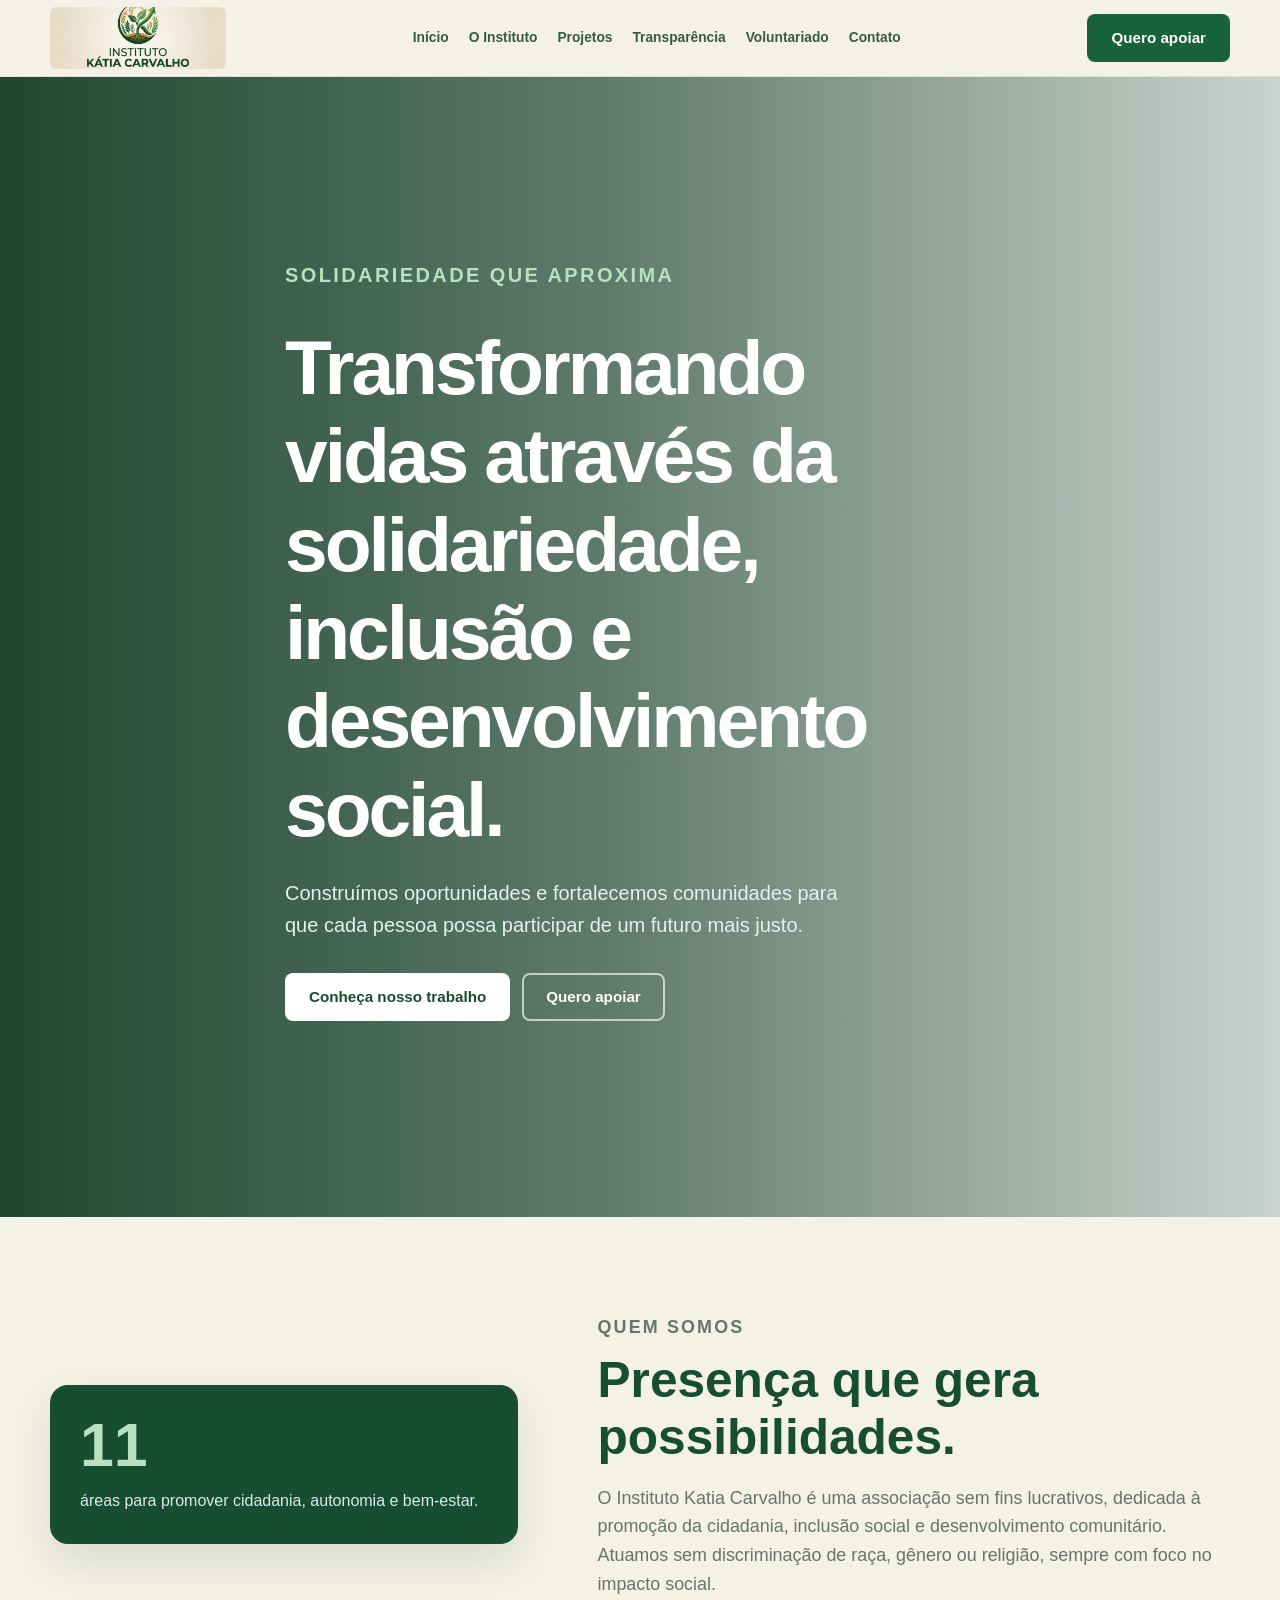
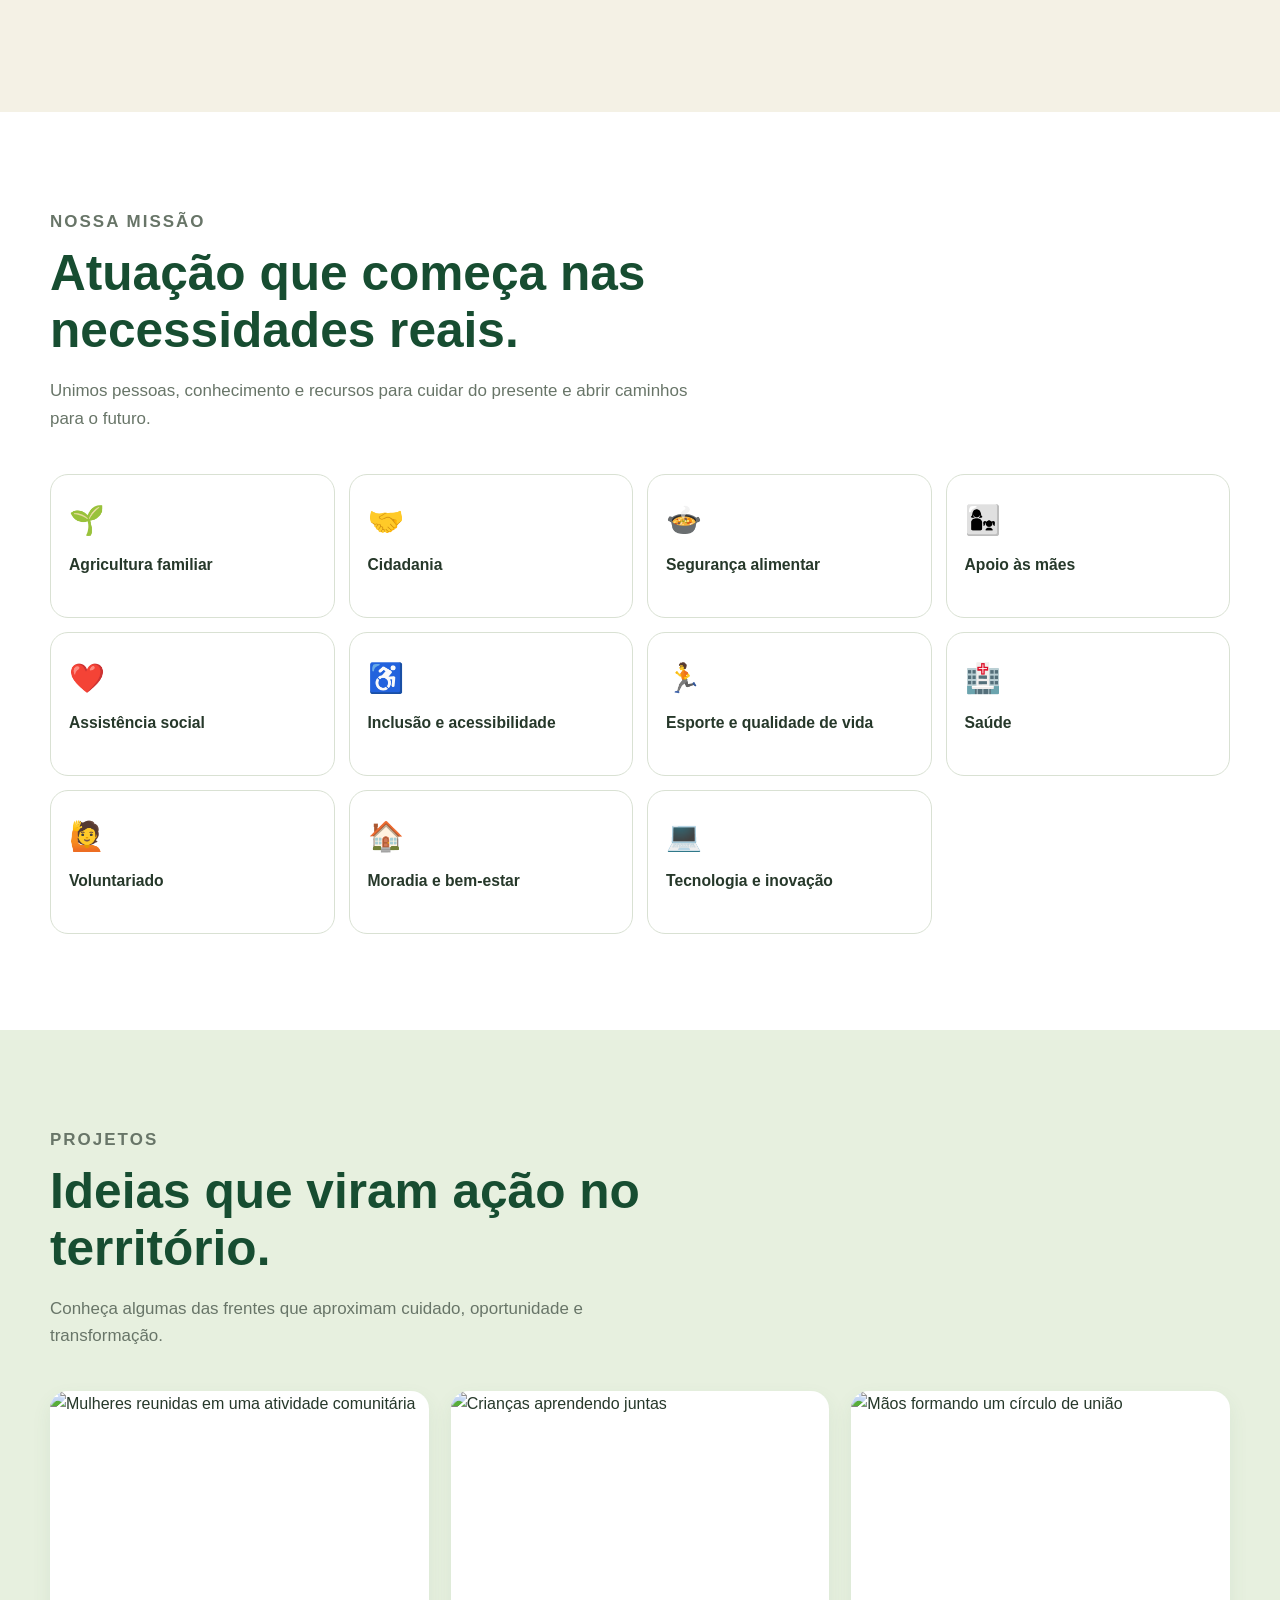
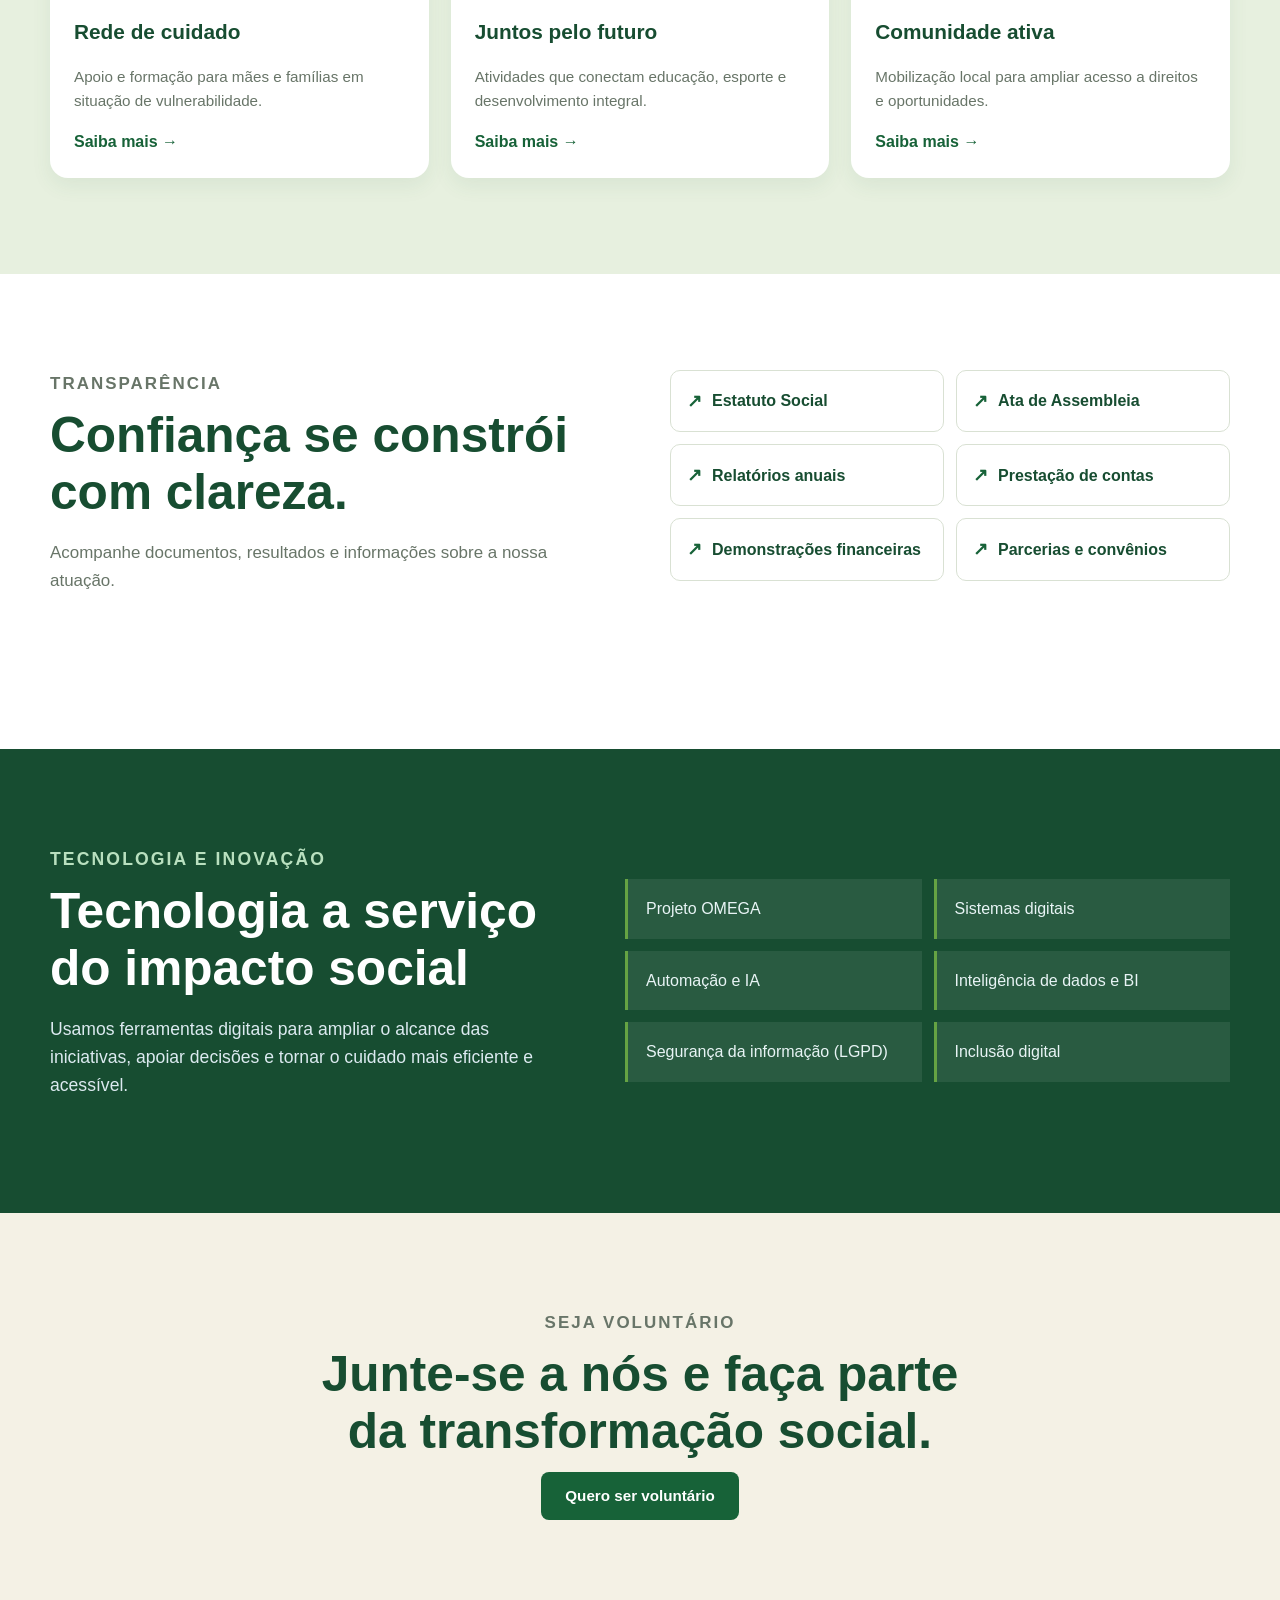
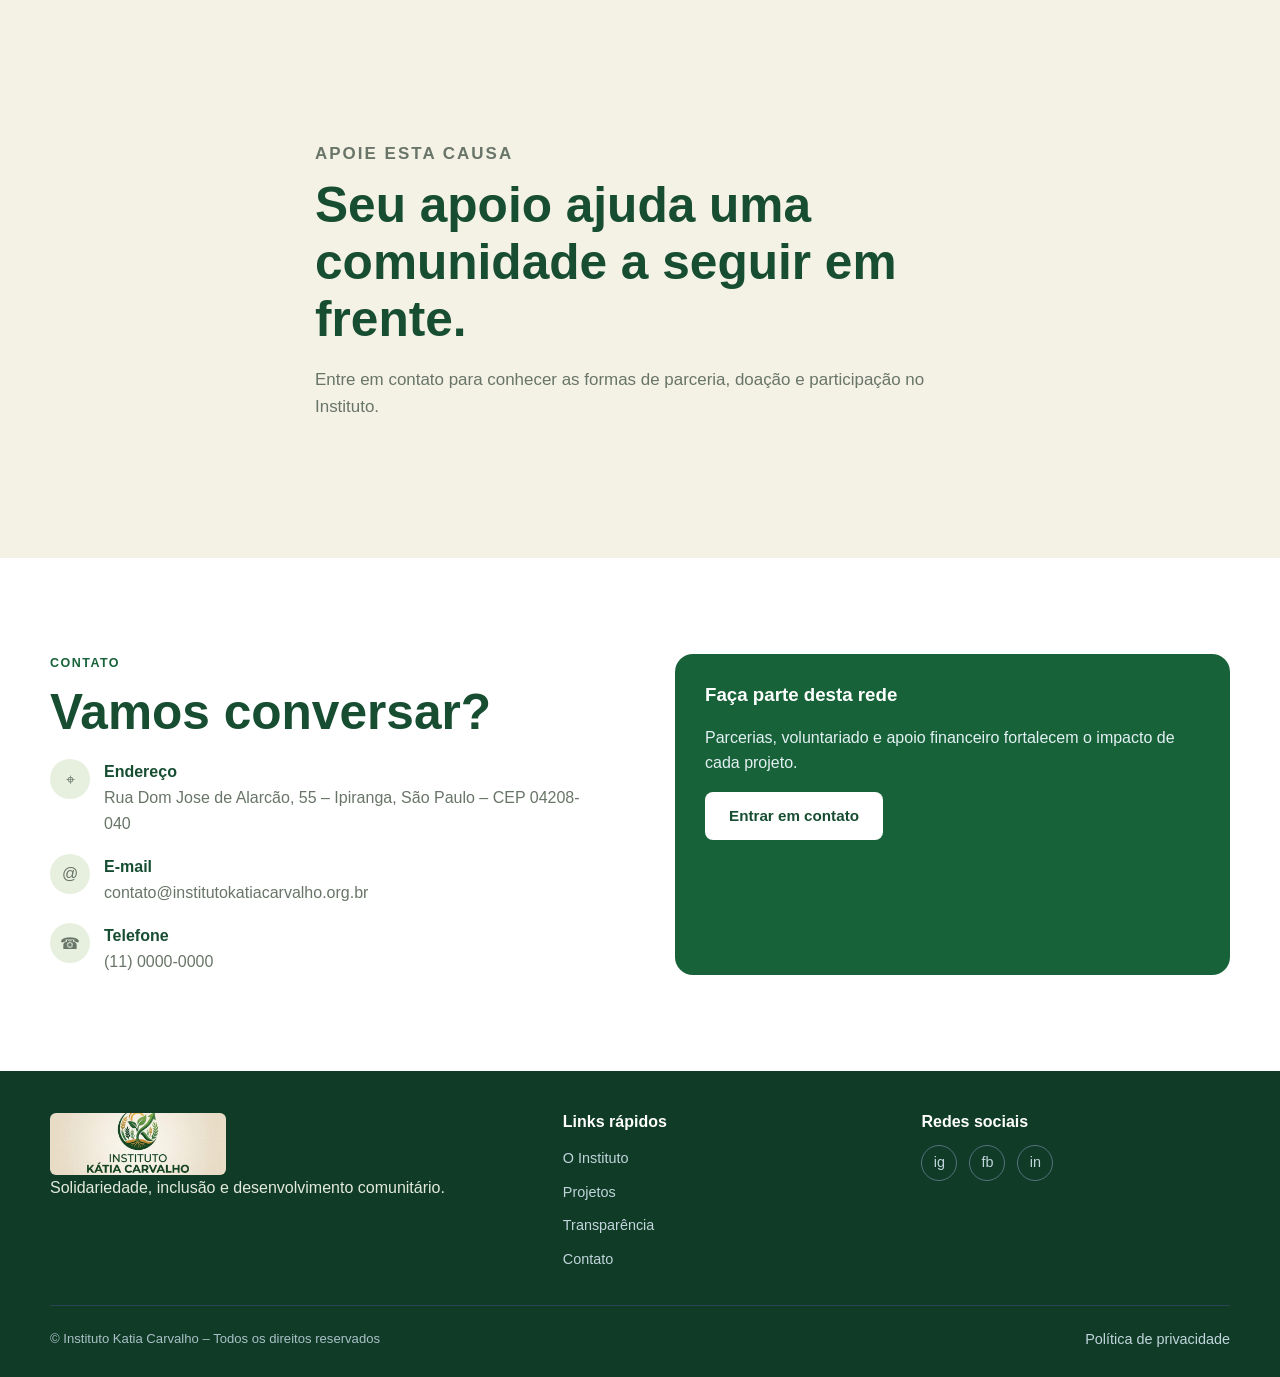
==== index.html @ fd488528 "Publica site institucional" ====
<!DOCTYPE html>
<html lang="pt-BR">
<head>
  <meta charset="UTF-8">
  <meta name="viewport" content="width=device-width, initial-scale=1.0">
  <meta name="description" content="Instituto Katia Carvalho: solidariedade, inclusão e desenvolvimento social.">
  <title>Instituto Katia Carvalho | Impacto que transforma</title>
  <link rel="stylesheet" href="style.css">
</head>
<body>
  <!-- Cabeçalho fixo com marca, navegação e chamada principal -->
  <header>
    <div class="container nav-wrap">
      <a class="brand" href="index.html" aria-label="Instituto Katia Carvalho, início">
        <img class="brand-logo" src="logo instituto katia carvalho.jpeg" alt="Instituto Katia Carvalho - Fomento ao Agro e Sustentabilidade">
      </a>
      <button class="menu-toggle" type="button" aria-label="Abrir menu" aria-expanded="false">☰</button>
      <nav aria-label="Navegação principal">
        <a href="index.html">Início</a>
        <a href="instituto.html">O Instituto</a>
        <a href="projetos.html">Projetos</a>
        <a href="transparencia.html">Transparência</a>
        <a href="voluntariado.html">Voluntariado</a>
        <a href="contato.html">Contato</a>
      </nav>
      <a class="button button-primary" href="contato.html">Quero apoiar</a>
    </div>
  </header>

  <main>
    <!-- Hero com imagem de fundo e mensagens principais -->
    <section class="hero" id="inicio">
      <div class="container hero-content">
        <p class="eyebrow">Solidariedade que aproxima</p>
        <h1>Transformando vidas através da solidariedade, inclusão e desenvolvimento social.</h1>
        <p>Construímos oportunidades e fortalecemos comunidades para que cada pessoa possa participar de um futuro mais justo.</p>
        <div class="hero-actions">
          <a class="button button-light" href="projetos.html">Conheça nosso trabalho</a>
          <a class="button button-outline" href="contato.html">Quero apoiar</a>
        </div>
      </div>
    </section>

    <!-- Apresentação institucional -->
    <section class="about" id="instituto">
      <div class="container about-grid">
        <div class="about-stat"><strong>11</strong><p>áreas para promover cidadania, autonomia e bem-estar.</p></div>
        <div class="about-copy">
          <p class="eyebrow">Quem somos</p>
          <h2>Presença que gera possibilidades.</h2>
          <p>O Instituto Katia Carvalho é uma associação sem fins lucrativos, dedicada à promoção da cidadania, inclusão social e desenvolvimento comunitário. Atuamos sem discriminação de raça, gênero ou religião, sempre com foco no impacto social.</p>
        </div>
      </div>
    </section>

    <!-- Áreas de atuação em cards -->
    <section id="atuacao">
      <div class="container">
        <div class="section-heading"><p class="eyebrow">Nossa missão</p><h2>Atuação que começa nas necessidades reais.</h2><p>Unimos pessoas, conhecimento e recursos para cuidar do presente e abrir caminhos para o futuro.</p></div>
        <div class="areas-grid">
          <article class="area-card"><span class="area-icon">🌱</span><h3>Agricultura familiar</h3></article>
          <article class="area-card"><span class="area-icon">🤝</span><h3>Cidadania</h3></article>
          <article class="area-card"><span class="area-icon">🍲</span><h3>Segurança alimentar</h3></article>
          <article class="area-card"><span class="area-icon">👩‍👧</span><h3>Apoio às mães</h3></article>
          <article class="area-card"><span class="area-icon">❤️</span><h3>Assistência social</h3></article>
          <article class="area-card"><span class="area-icon">♿</span><h3>Inclusão e acessibilidade</h3></article>
          <article class="area-card"><span class="area-icon">🏃</span><h3>Esporte e qualidade de vida</h3></article>
          <article class="area-card"><span class="area-icon">🏥</span><h3>Saúde</h3></article>
          <article class="area-card"><span class="area-icon">🙋</span><h3>Voluntariado</h3></article>
          <article class="area-card"><span class="area-icon">🏠</span><h3>Moradia e bem-estar</h3></article>
          <article class="area-card"><span class="area-icon">💻</span><h3>Tecnologia e inovação</h3></article>
        </div>
      </div>
    </section>

    <!-- Projetos em destaque -->
    <section class="projects" id="projetos">
      <div class="container">
        <div class="section-heading"><p class="eyebrow">Projetos</p><h2>Ideias que viram ação no território.</h2><p>Conheça algumas das frentes que aproximam cuidado, oportunidade e transformação.</p></div>
        <div class="projects-grid">
          <article class="project-card"><img src="https://images.unsplash.com/photo-1594708767771-a7502209ff51?auto=format&fit=crop&w=900&q=80" alt="Mulheres reunidas em uma atividade comunitária"><div class="project-content"><h3>Rede de cuidado</h3><p>Apoio e formação para mães e famílias em situação de vulnerabilidade.</p><a href="#contato">Saiba mais →</a></div></article>
          <article class="project-card"><img src="https://images.unsplash.com/photo-1509099836639-18ba1795216d?auto=format&fit=crop&w=900&q=80" alt="Crianças aprendendo juntas"><div class="project-content"><h3>Juntos pelo futuro</h3><p>Atividades que conectam educação, esporte e desenvolvimento integral.</p><a href="#contato">Saiba mais →</a></div></article>
          <article class="project-card"><img src="https://images.unsplash.com/photo-1559027615-cd4628902d4a?auto=format&fit=crop&w=900&q=80" alt="Mãos formando um círculo de união"><div class="project-content"><h3>Comunidade ativa</h3><p>Mobilização local para ampliar acesso a direitos e oportunidades.</p><a href="#contato">Saiba mais →</a></div></article>
        </div>
      </div>
    </section>

    <!-- Documentos e compromissos públicos -->
    <section id="transparencia">
      <div class="container transparency-grid">
        <div class="section-heading"><p class="eyebrow">Transparência</p><h2>Confiança se constrói com clareza.</h2><p>Acompanhe documentos, resultados e informações sobre a nossa atuação.</p></div>
        <div class="document-list">
          <a href="#contato">Estatuto Social</a><a href="#contato">Ata de Assembleia</a><a href="#contato">Relatórios anuais</a><a href="#contato">Prestação de contas</a><a href="#contato">Demonstrações financeiras</a><a href="#contato">Parcerias e convênios</a>
        </div>
      </div>
    </section>

    <!-- Tecnologia e inovação -->
    <section class="tech" id="tecnologia">
      <div class="container tech-grid">
        <div><p class="eyebrow">Tecnologia e inovação</p><h2>Tecnologia a serviço do impacto social</h2><p>Usamos ferramentas digitais para ampliar o alcance das iniciativas, apoiar decisões e tornar o cuidado mais eficiente e acessível.</p></div>
        <ul class="tech-list"><li>Projeto OMEGA</li><li>Sistemas digitais</li><li>Automação e IA</li><li>Inteligência de dados e BI</li><li>Segurança da informação (LGPD)</li><li>Inclusão digital</li></ul>
      </div>
    </section>

    <!-- Convite ao voluntariado e apoio -->
    <section class="volunteer" id="voluntariado">
      <div class="container section-heading"><p class="eyebrow">Seja voluntário</p><h2>Junte-se a nós e faça parte da transformação social.</h2><a class="button button-primary" href="#contato">Quero ser voluntário</a></div>
    </section>
    <section id="apoie" class="about">
      <div class="container section-heading"><p class="eyebrow">Apoie esta causa</p><h2>Seu apoio ajuda uma comunidade a seguir em frente.</h2><p>Entre em contato para conhecer as formas de parceria, doação e participação no Instituto.</p></div>
    </section>

    <!-- Informações de contato -->
    <section id="contato">
      <div class="container contact-grid">
        <div><p class="eyebrow">Contato</p><h2>Vamos conversar?</h2><div class="contact-details"><div class="contact-item"><span class="contact-icon">⌖</span><div><b>Endereço</b><span>Rua Dom Jose de Alarcão, 55 – Ipiranga, São Paulo – CEP 04208-040</span></div></div><div class="contact-item"><span class="contact-icon">@</span><div><b>E-mail</b><span>contato@institutokatiacarvalho.org.br</span></div></div><div class="contact-item"><span class="contact-icon">☎</span><div><b>Telefone</b><span>(11) 0000-0000</span></div></div></div></div>
        <div class="contact-note"><h3>Faça parte desta rede</h3><p>Parcerias, voluntariado e apoio financeiro fortalecem o impacto de cada projeto.</p><a class="button button-light" href="mailto:contato@institutokatiacarvalho.org.br">Entrar em contato</a></div>
      </div>
    </section>
  </main>

  <!-- Rodapé com links rápidos, redes e política -->
  <footer>
    <div class="container footer-grid">
      <div><a class="brand" href="#inicio"><img class="brand-logo" src="logo instituto katia carvalho.jpeg" alt="Instituto Katia Carvalho - Fomento ao Agro e Sustentabilidade"></a><p>Solidariedade, inclusão e desenvolvimento comunitário.</p></div>
      <div><h3>Links rápidos</h3><ul><li><a href="instituto.html">O Instituto</a></li><li><a href="projetos.html">Projetos</a></li><li><a href="transparencia.html">Transparência</a></li><li><a href="contato.html">Contato</a></li></ul></div>
      <div><h3>Redes sociais</h3><div class="socials"><a href="#contato" aria-label="Instagram">ig</a><a href="#contato" aria-label="Facebook">fb</a><a href="#contato" aria-label="LinkedIn">in</a></div></div>
    </div>
    <div class="container copyright"><span>© Instituto Katia Carvalho – Todos os direitos reservados</span><a href="#contato">Política de privacidade</a></div>
  </footer>

  <!-- Interação mínima para o menu em telas pequenas -->
  <script>
    const menuButton = document.querySelector('.menu-toggle');
    const navigation = document.querySelector('nav');
    menuButton.addEventListener('click', () => {
      const isOpen = navigation.classList.toggle('open');
      menuButton.setAttribute('aria-expanded', isOpen);
      menuButton.setAttribute('aria-label', isOpen ? 'Fechar menu' : 'Abrir menu');
    });
    navigation.querySelectorAll('a').forEach((link) => link.addEventListener('click', () => {
      navigation.classList.remove('open');
      menuButton.setAttribute('aria-expanded', 'false');
      menuButton.setAttribute('aria-label', 'Abrir menu');
    }));
  </script>
</body>
</html>
---- style.css ----
/* ==================== Base e variáveis ==================== */
:root {
  --navy: #174d31;
  --blue: #c6942d;
  --blue-soft: #f4f1e5;
  --green: #65a343;
  --green-dark: #176238;
  --mint: #e7f0df;
  --ink: #26382a;
  --muted: #687568;
  --white: #ffffff;
  --line: #d9e1d3;
  --shadow: 0 18px 40px rgba(23, 77, 49, 0.12);
  --radius: 18px;
  --max-width: 1180px;
}

* { box-sizing: border-box; }
html { scroll-behavior: smooth; }
body {
  margin: 0;
  color: var(--ink);
  background: var(--white);
  font-family: Arial, sans-serif;
  line-height: 1.6;
}
img { display: block; max-width: 100%; }
a { color: inherit; text-decoration: none; }
a:focus-visible, button:focus-visible {
  outline: 3px solid #f1bd4b;
  outline-offset: 3px;
}
.container { width: min(var(--max-width), calc(100% - 40px)); margin: 0 auto; }

/* ==================== Componentes reutilizáveis ==================== */
.eyebrow {
  margin: 0 0 10px;
  color: var(--green-dark);
  font-size: .78rem;
  font-weight: 700;
  letter-spacing: .12em;
  text-transform: uppercase;
}
h1, h2, h3, p { margin-top: 0; }
h1, h2, h3 { line-height: 1.15; }
h2 { color: var(--navy); font-size: clamp(2rem, 4vw, 3.1rem); margin-bottom: 18px; }
.section-heading { max-width: 650px; margin-bottom: 42px; }
.section-heading p { color: var(--muted); font-size: 1.06rem; }
.button {
  display: inline-flex;
  align-items: center;
  justify-content: center;
  min-height: 48px;
  padding: 0 22px;
  border: 2px solid transparent;
  border-radius: 8px;
  font-size: .95rem;
  font-weight: 700;
  transition: transform .2s ease, background-color .2s ease, border-color .2s ease;
}
.button:hover { transform: translateY(-2px); }
.button-primary { color: var(--white); background: var(--green-dark); }
.button-primary:hover { background: #104b2a; }
.button-light { color: var(--navy); background: var(--white); }
.button-outline { color: var(--white); border-color: rgba(255,255,255,.65); }
.button-outline:hover { background: rgba(255,255,255,.12); }

/* ==================== Header e navegação ==================== */
header {
  position: sticky;
  z-index: 10;
  top: 0;
  color: var(--navy);
  background: rgba(244,241,229,.96);
  border-bottom: 1px solid rgba(217,225,211,.9);
  backdrop-filter: blur(10px);
}
.nav-wrap { display: flex; align-items: center; justify-content: space-between; min-height: 76px; gap: 24px; }
.brand { display: flex; align-items: center; gap: 10px; font-weight: 800; white-space: nowrap; }
.brand-logo { width: 176px; height: 62px; object-fit: cover; object-position: center; border-radius: 6px; }
.brand-mark {
  display: grid;
  width: 40px;
  height: 40px;
  place-items: center;
  color: var(--white);
  background: var(--blue);
  border-radius: 50% 50% 50% 10px;
  font-size: .8rem;
  letter-spacing: -.04em;
}
.brand small { display: block; color: var(--green-dark); font-size: .66rem; letter-spacing: .1em; text-transform: uppercase; }
nav { display: flex; align-items: center; gap: 20px; }
nav a { color: #365c42; font-size: .86rem; font-weight: 700; }
nav a:hover { color: var(--blue); }
.menu-toggle { display: none; padding: 8px; color: var(--navy); background: transparent; border: 0; font-size: 1.5rem; cursor: pointer; }

/* ==================== Hero ==================== */
.hero {
  min-height: 610px;
  display: flex;
  align-items: center;
  color: var(--white);
  background: linear-gradient(90deg, rgba(13,55,32,.92) 0%, rgba(13,55,32,.66) 48%, rgba(13,55,32,.22) 100%), url('https://images.unsplash.com/photo-1488521787991-ed7bbaae773c?auto=format&fit=crop&w=1800&q=85') center/cover;
}
.hero-content { max-width: 710px; padding: 86px 0 100px; }
.hero .eyebrow { color: #b9e0bf; }
h1 { max-width: 700px; margin-bottom: 24px; font-size: clamp(2.8rem, 6vw, 5.25rem); letter-spacing: -.04em; }
.hero p { max-width: 590px; margin-bottom: 32px; color: #e4f0f3; font-size: clamp(1.05rem, 2vw, 1.25rem); }
.hero-actions { display: flex; flex-wrap: wrap; gap: 12px; }

/* ==================== Seções de conteúdo ==================== */
section { padding: 96px 0; }
.about { background: var(--blue-soft); }
.about-grid { display: grid; grid-template-columns: .85fr 1.15fr; align-items: center; gap: 80px; }
.about-stat { padding: 30px; color: var(--white); background: var(--navy); border-radius: var(--radius); box-shadow: var(--shadow); }
.about-stat strong { display: block; color: #b9e0bf; font-size: 3.8rem; line-height: 1; }
.about-stat p { margin: 12px 0 0; color: #dceaf0; }
.about-copy p { color: var(--muted); font-size: 1.12rem; }

.areas-grid { display: grid; grid-template-columns: repeat(4, 1fr); gap: 14px; }
.area-card { min-height: 144px; padding: 22px 18px; border: 1px solid var(--line); border-radius: var(--radius); background: var(--white); transition: transform .2s ease, box-shadow .2s ease; }
.area-card:hover { transform: translateY(-4px); box-shadow: var(--shadow); }
.area-icon { display: block; margin-bottom: 13px; font-size: 1.8rem; }
.area-card h3 { margin-bottom: 0; font-size: .98rem; }

.projects { background: var(--mint); }
.projects-grid { display: grid; grid-template-columns: repeat(3, 1fr); gap: 22px; }
.project-card { overflow: hidden; background: var(--white); border-radius: var(--radius); box-shadow: 0 8px 20px rgba(49,121,77,.08); }
.project-card img { width: 100%; height: 205px; object-fit: cover; }
.project-content { padding: 24px; }
.project-content h3 { color: var(--navy); font-size: 1.3rem; }
.project-content p { color: var(--muted); font-size: .95rem; }
.project-content a { color: var(--green-dark); font-weight: 700; }

.transparency-grid { display: grid; grid-template-columns: 1fr 1fr; gap: 60px; align-items: start; }
.document-list { display: grid; grid-template-columns: 1fr 1fr; gap: 12px; }
.document-list a { display: flex; align-items: center; gap: 10px; padding: 16px; color: var(--navy); border: 1px solid var(--line); border-radius: 10px; font-weight: 700; }
.document-list a::before { content: '↗'; color: var(--green-dark); font-size: 1.1rem; }
.document-list a:hover { border-color: var(--green); background: var(--mint); }

.tech { color: var(--white); background: var(--navy); }
.tech h2, .tech .eyebrow { color: var(--white); }
.tech .eyebrow { color: #b9e0bf; }
.tech-grid { display: grid; grid-template-columns: .9fr 1.1fr; gap: 80px; align-items: center; }
.tech p { color: #dceaf0; font-size: 1.1rem; }
.tech-list { display: grid; grid-template-columns: 1fr 1fr; gap: 12px; margin: 0; padding: 0; list-style: none; }
.tech-list li { padding: 17px 18px; color: #e8f4f5; border-left: 3px solid var(--green); background: rgba(255,255,255,.08); }

.volunteer { text-align: center; background: var(--blue-soft); }
.volunteer .section-heading { max-width: 680px; margin: 0 auto 28px; }
.volunteer h2 { margin-bottom: 12px; }

.contact-grid { display: grid; grid-template-columns: 1fr 1fr; gap: 70px; }
.contact-details { display: grid; gap: 18px; }
.contact-item { display: flex; gap: 14px; align-items: flex-start; }
.contact-item b { display: block; color: var(--navy); }
.contact-item span { color: var(--muted); }
.contact-icon { flex: 0 0 40px; display: grid; width: 40px; height: 40px; place-items: center; color: var(--green-dark); background: var(--mint); border-radius: 50%; }
.contact-note { padding: 30px; color: var(--white); background: var(--green-dark); border-radius: var(--radius); }
.contact-note p { color: #e3f0f4; }

/* ==================== Rodapé ==================== */
footer { padding: 42px 0 26px; color: #e3eadc; background: #103b26; }
.footer-grid { display: grid; grid-template-columns: 1.5fr 1fr 1fr; gap: 50px; padding-bottom: 34px; }
footer .brand { color: var(--white); }
footer h3 { margin-bottom: 14px; color: var(--white); font-size: 1rem; }
footer ul { display: grid; gap: 8px; margin: 0; padding: 0; list-style: none; }
footer a { color: #c0d5dc; font-size: .9rem; }
footer a:hover { color: var(--white); }
.socials { display: flex; gap: 12px; }
.socials a { display: grid; width: 36px; height: 36px; place-items: center; border: 1px solid #557382; border-radius: 50%; }
.copyright { display: flex; justify-content: space-between; gap: 18px; padding-top: 22px; border-top: 1px solid #294555; color: #a9c0c8; font-size: .82rem; }

/* ==================== Responsividade ==================== */
@media (max-width: 960px) {
  nav { gap: 12px; }
  nav a { font-size: .78rem; }
  .areas-grid { grid-template-columns: repeat(3, 1fr); }
  .about-grid, .tech-grid { gap: 40px; }
}
@media (max-width: 760px) {
  .container { width: min(var(--max-width), calc(100% - 28px)); }
  .nav-wrap { min-height: 68px; }
  .menu-toggle { display: block; }
  nav { position: absolute; top: 68px; right: 14px; left: 14px; display: none; padding: 18px; flex-direction: column; align-items: stretch; background: var(--blue-soft); border: 1px solid var(--line); border-radius: 12px; box-shadow: var(--shadow); }
  nav.open { display: flex; }
  nav a { padding: 8px; }
  header .button { display: none; }
  section { padding: 68px 0; }
  .hero { min-height: 600px; }
  .hero-content { padding: 70px 0; }
  .about-grid, .tech-grid, .transparency-grid, .contact-grid { grid-template-columns: 1fr; gap: 34px; }
  .areas-grid, .projects-grid { grid-template-columns: repeat(2, 1fr); }
  .document-list, .tech-list { grid-template-columns: 1fr; }
  .footer-grid { grid-template-columns: 1fr 1fr; gap: 32px; }
  .footer-grid > :first-child { grid-column: 1 / -1; }
  .copyright { flex-direction: column; }
}
@media (max-width: 440px) {
  h1 { font-size: 2.75rem; }
  .areas-grid, .projects-grid { grid-template-columns: 1fr; }
  .hero-actions .button { width: 100%; }
  .footer-grid { grid-template-columns: 1fr; }
  .footer-grid > :first-child { grid-column: auto; }
}

/* ==================== Páginas internas ==================== */
.page-hero { padding: 92px 0 86px; color: var(--white); background: var(--navy); }
.page-hero h1 { max-width: 760px; margin-bottom: 16px; font-size: clamp(2.6rem, 5vw, 4.6rem); }
.page-hero p { max-width: 650px; margin: 0; color: #dceaf0; font-size: 1.1rem; }
.breadcrumb { margin-bottom: 22px; color: #b9e0bf; font-size: .82rem; font-weight: 700; }
.content-grid { display: grid; grid-template-columns: 1.1fr .9fr; gap: 70px; align-items: start; }
.content-copy p { color: var(--muted); font-size: 1.08rem; }
.info-panel { padding: 30px; background: var(--mint); border-left: 4px solid var(--green-dark); }
.info-panel h2, .info-panel h3 { margin-top: 0; font-size: 1.45rem; }
.check-list { display: grid; gap: 12px; margin: 0; padding: 0; list-style: none; }
.check-list li { padding-left: 28px; color: var(--muted); position: relative; }
.check-list li::before { content: '✓'; position: absolute; left: 0; color: var(--green-dark); font-weight: 700; }
.page-section-title { margin-bottom: 34px; }
.page-section-title h2 { margin-bottom: 8px; font-size: clamp(1.8rem, 3vw, 2.5rem); }
.page-section-title p { margin: 0; color: var(--muted); }
.project-card.featured { display: grid; grid-template-columns: .9fr 1.1fr; }
.project-card.featured img { height: 100%; min-height: 250px; }
.project-list { display: grid; gap: 24px; }
.document-list.single-column { grid-template-columns: 1fr; }
.document-list a small { display: block; margin-left: auto; color: var(--muted); font-weight: 400; }
.volunteer-callout { color: var(--white); background: var(--green-dark); }
.volunteer-callout h2 { color: var(--white); }
.volunteer-callout p { color: #e4f0e3; }
.contact-form { display: grid; gap: 16px; padding: 30px; border: 1px solid var(--line); border-radius: var(--radius); }
.contact-form label { display: grid; gap: 6px; color: var(--navy); font-weight: 700; }
.contact-form input, .contact-form textarea, .contact-form select { width: 100%; padding: 13px 14px; color: var(--ink); border: 1px solid var(--line); border-radius: 8px; background: var(--white); font: inherit; }
.contact-form textarea { min-height: 130px; resize: vertical; }
.contact-form .button { justify-self: start; cursor: pointer; }
.form-note { margin: 0; color: var(--muted); font-size: .82rem; font-weight: 400; }
.numbers-grid { display: grid; grid-template-columns: repeat(3, 1fr); gap: 14px; }
.number-card { padding: 24px; border: 1px solid var(--line); border-radius: var(--radius); }
.number-card strong { display: block; color: var(--green-dark); font-size: 2.3rem; }
.number-card span { color: var(--muted); font-size: .9rem; }

@media (max-width: 760px) {
  .page-hero { padding: 68px 0; }
  .content-grid, .project-card.featured { grid-template-columns: 1fr; gap: 34px; }
  .project-card.featured img { height: 220px; min-height: 0; }
  .numbers-grid { grid-template-columns: 1fr; }
}
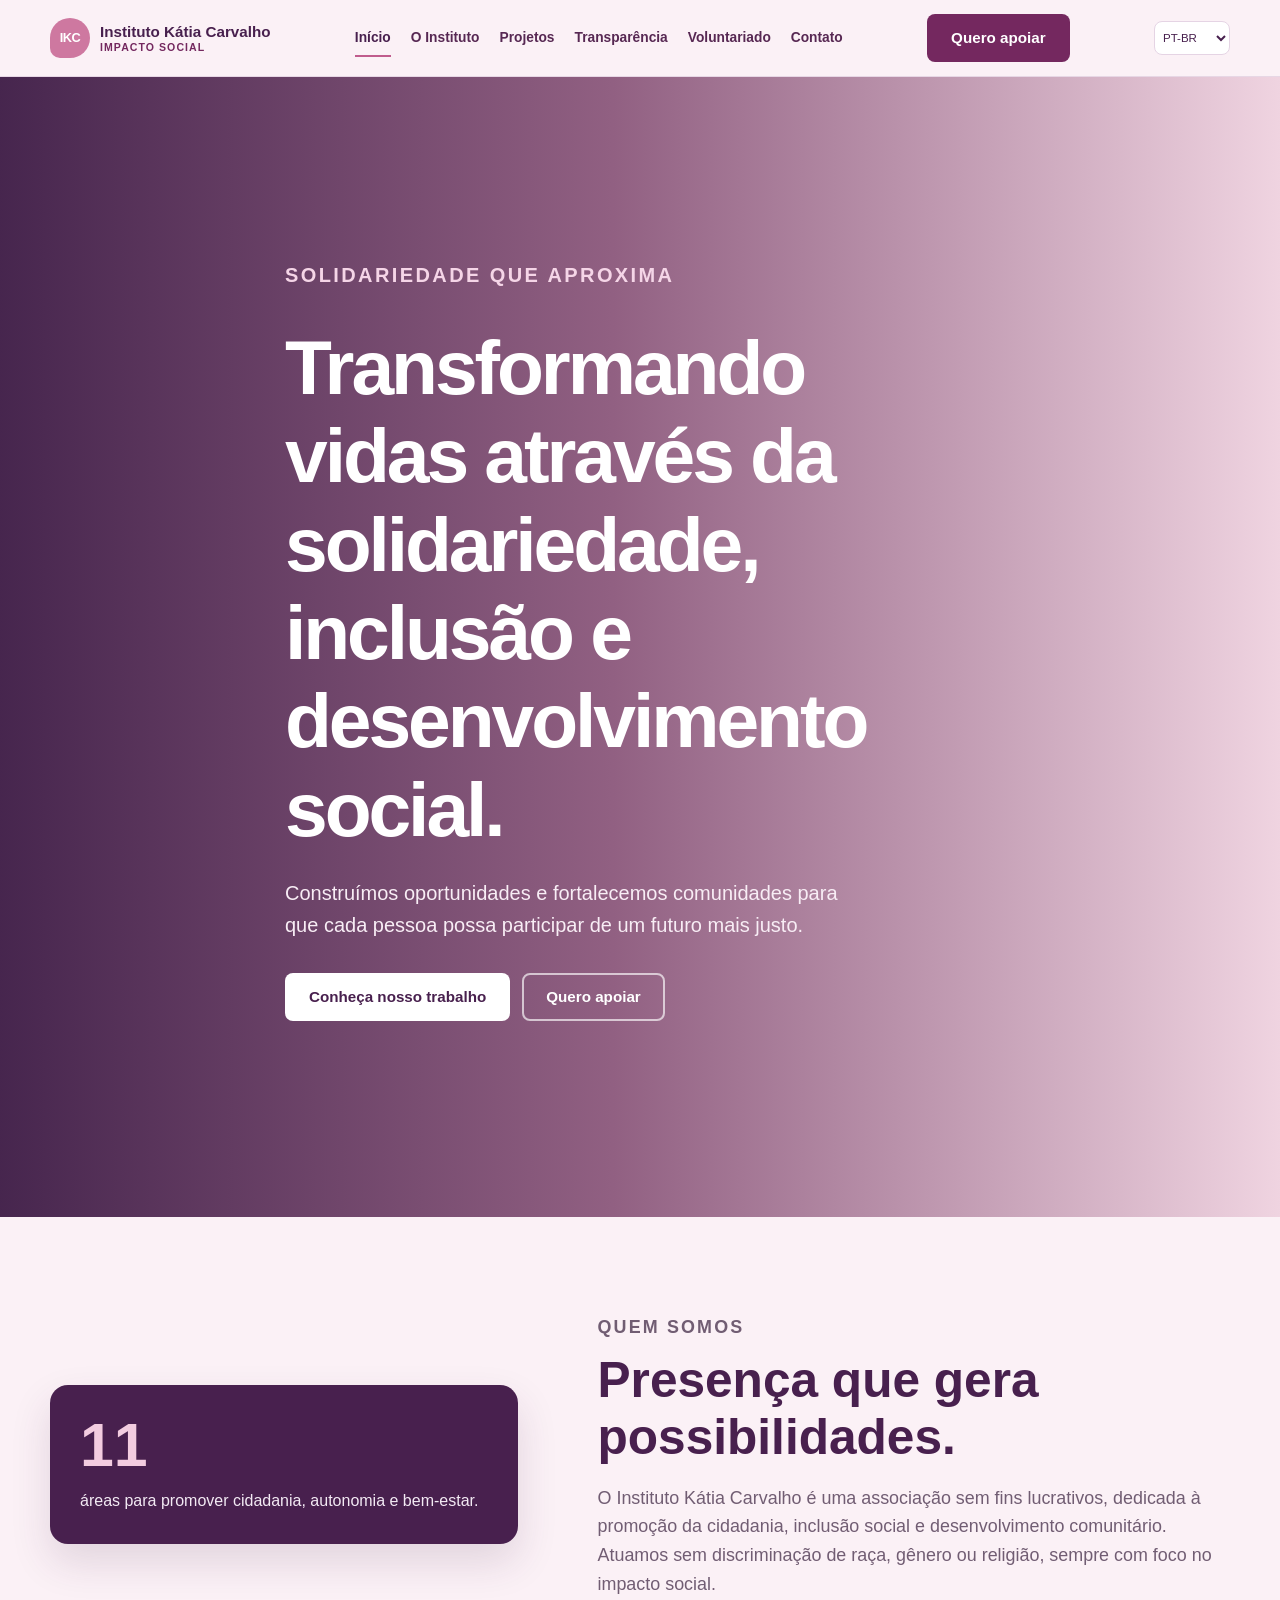
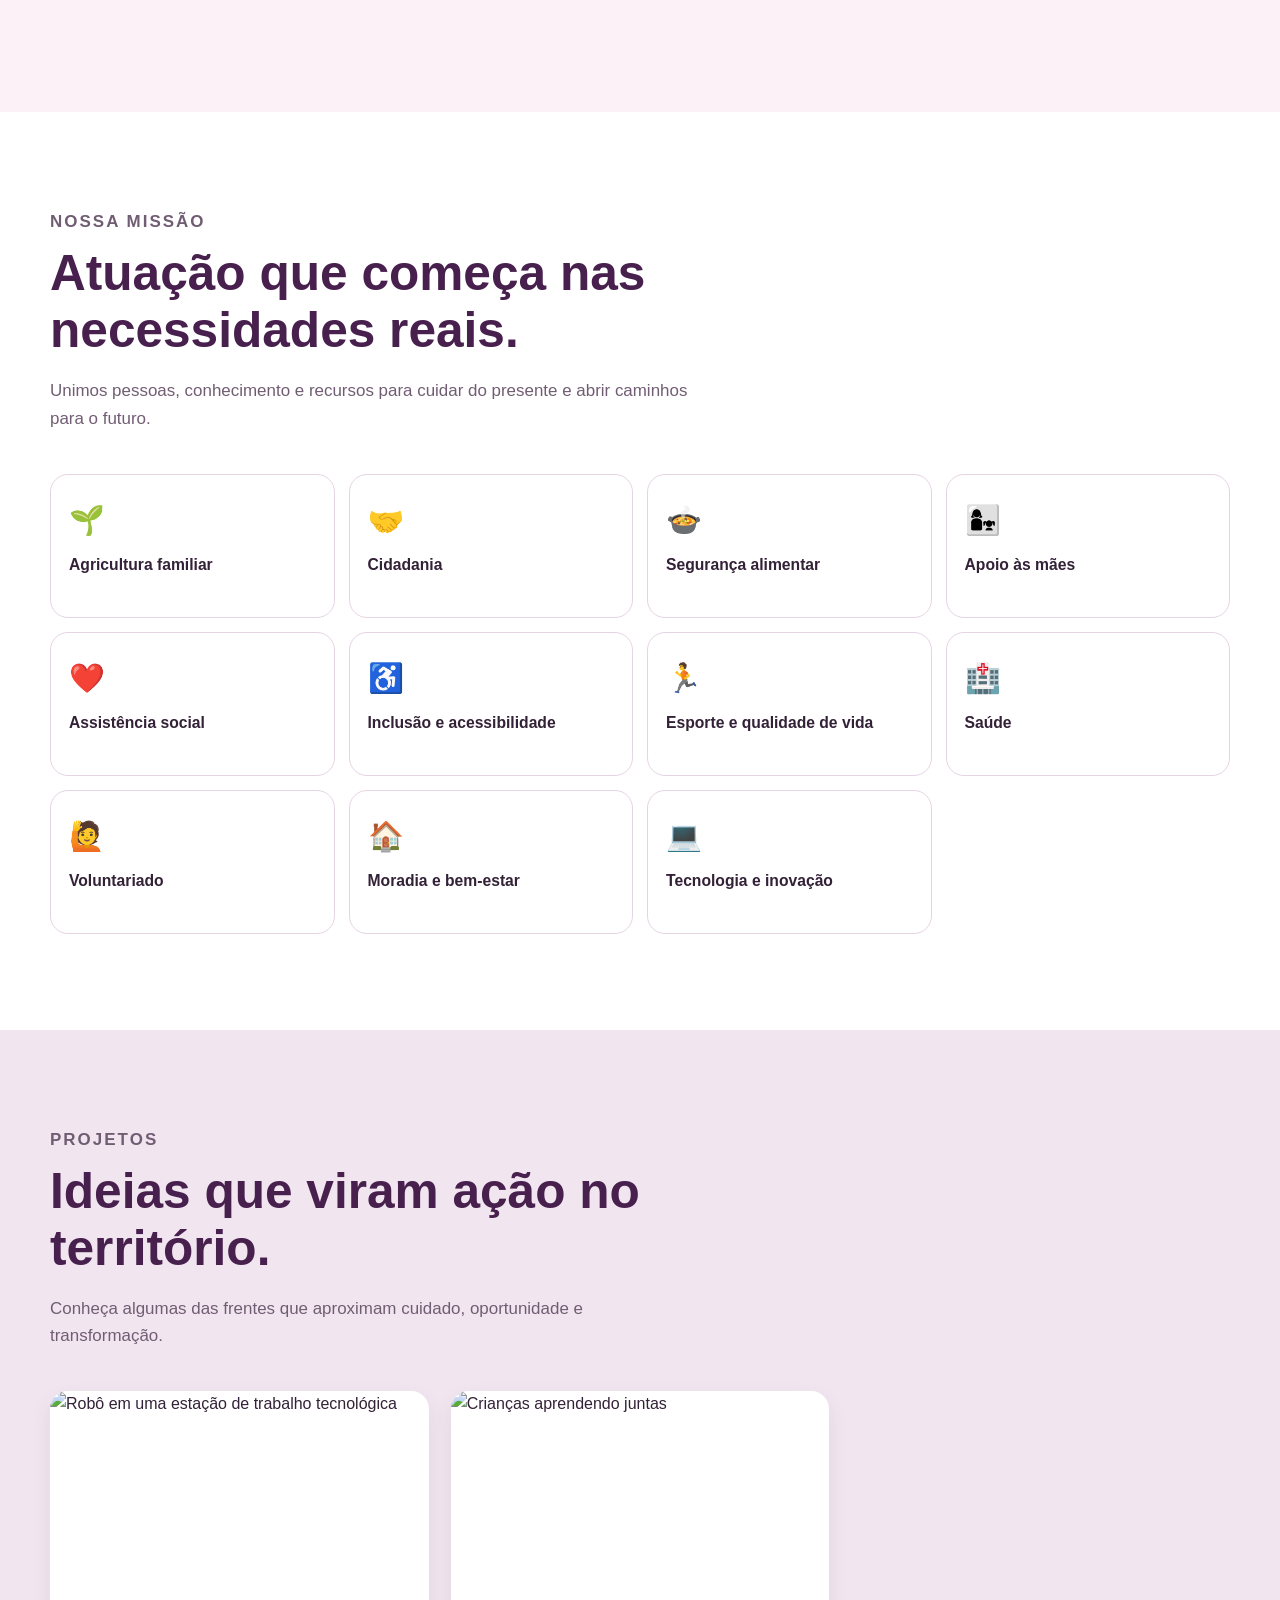
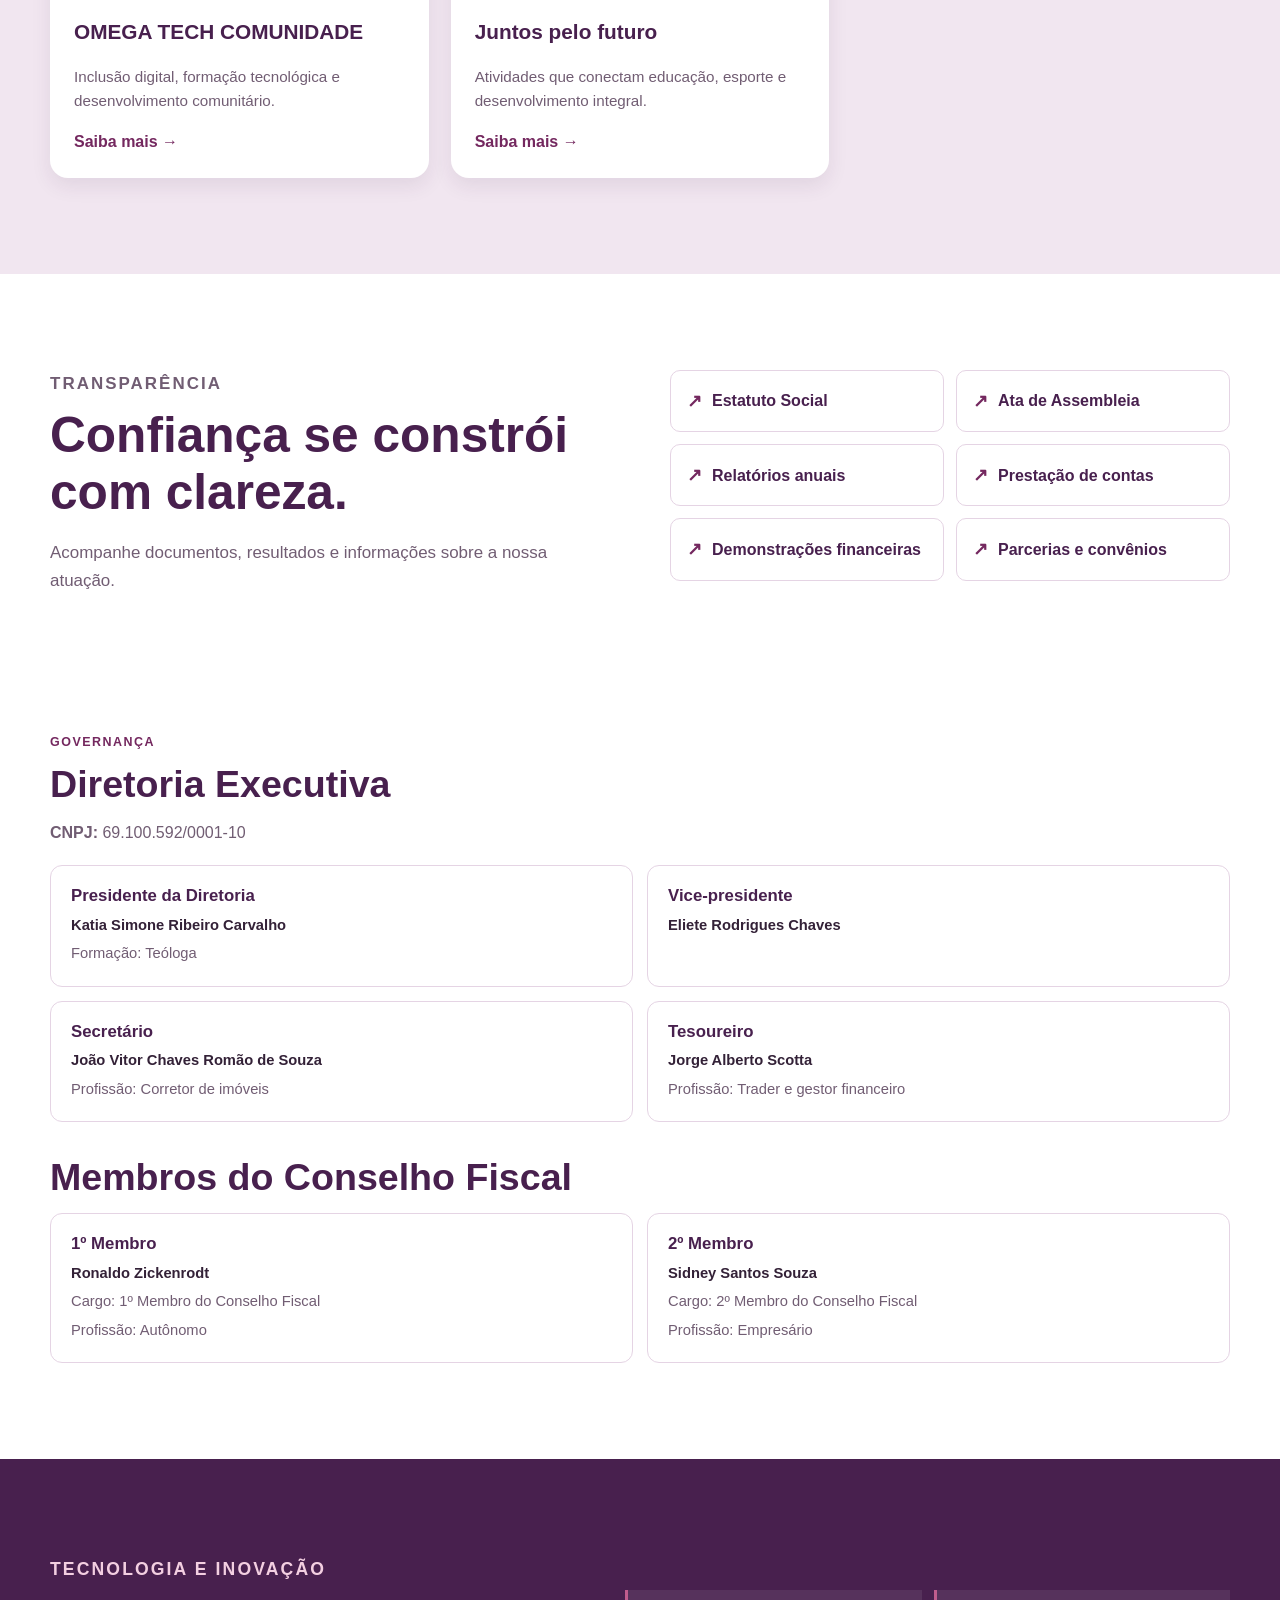
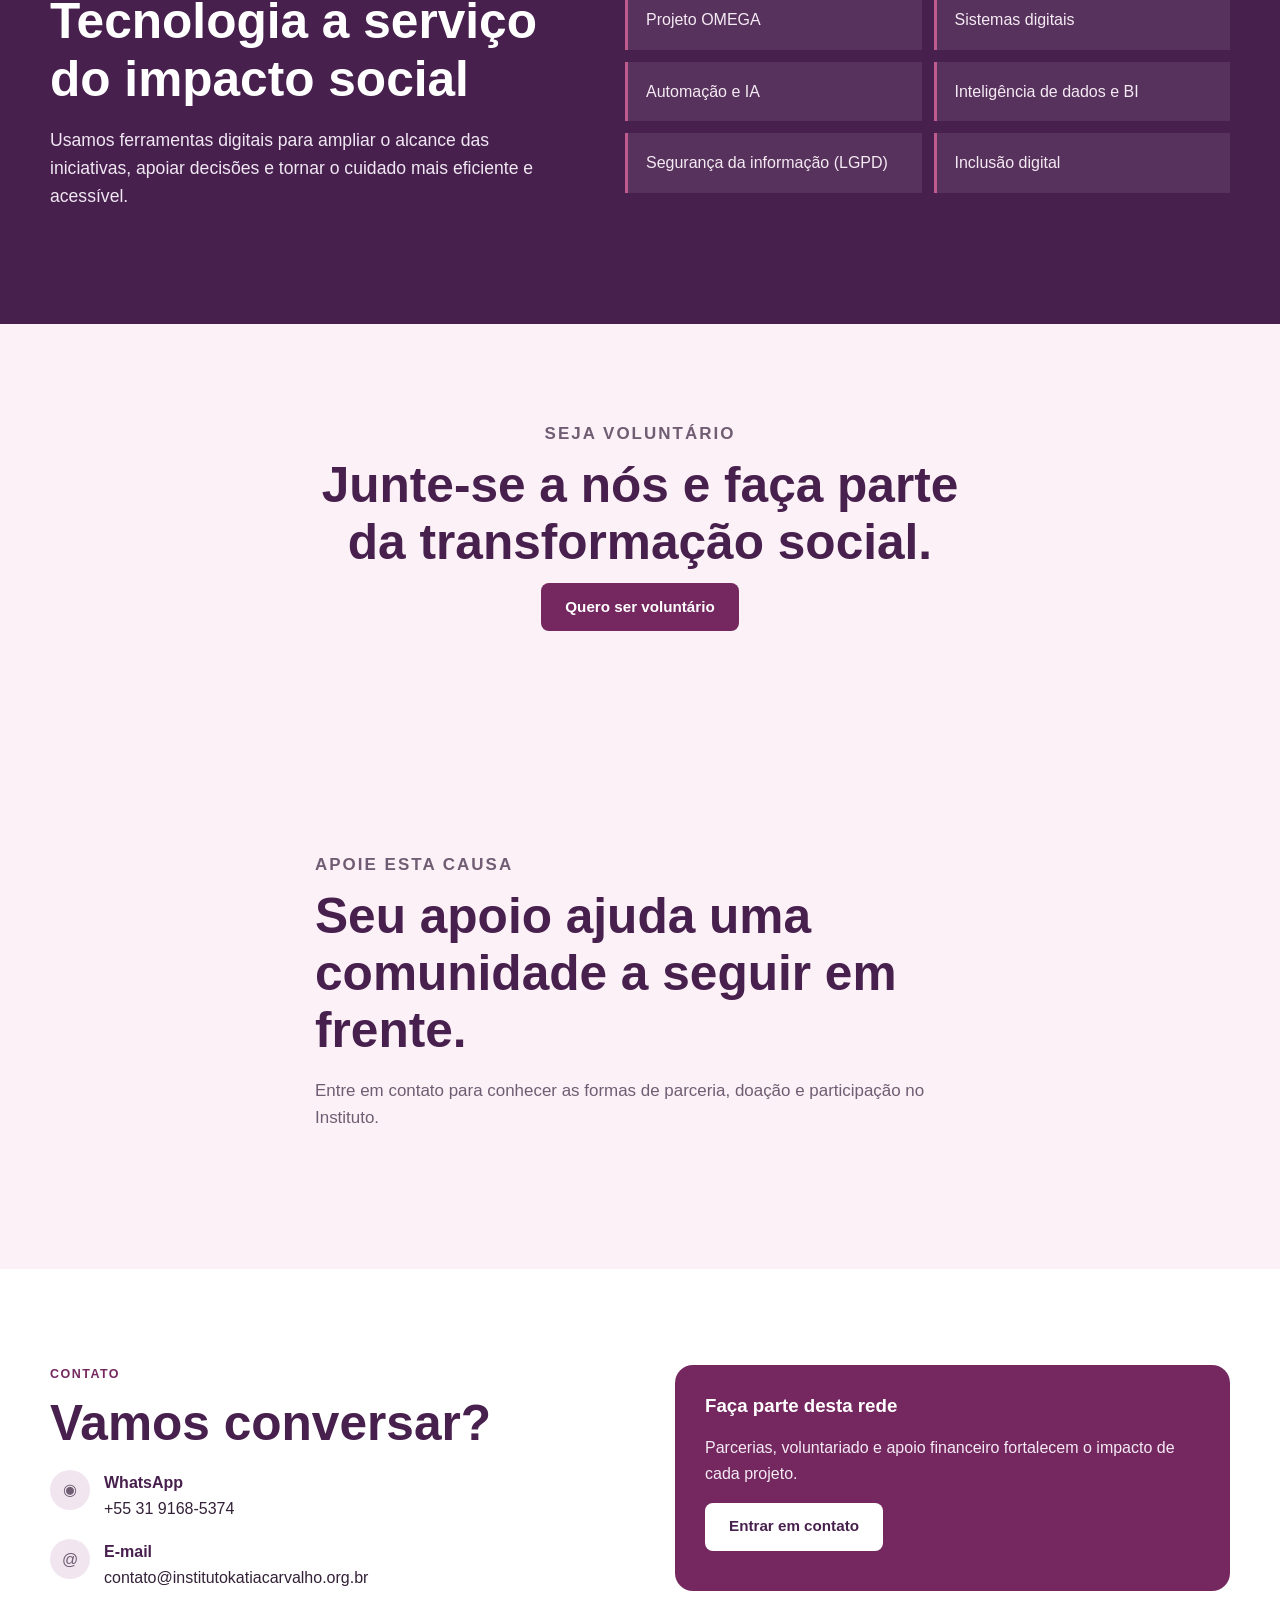
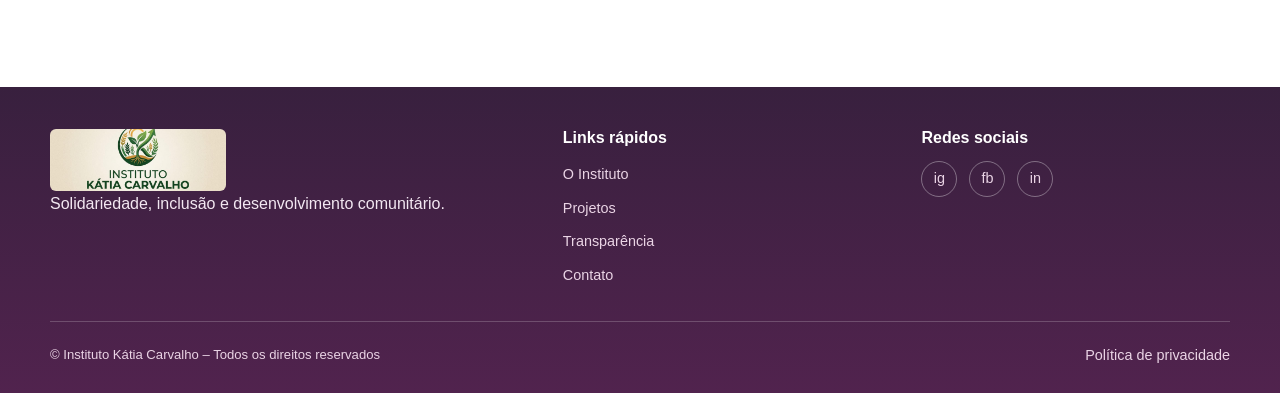
==== commit 7cd6e51d: "Update Instituto Katia Carvalho website" ====
--- a/index.html
+++ b/index.html
@@ -11,9 +11,10 @@
   <!-- Cabeçalho fixo com marca, navegação e chamada principal -->
   <header>
     <div class="container nav-wrap">
-      <a class="brand" href="index.html" aria-label="Instituto Katia Carvalho, início">
-        <img class="brand-logo" src="logo instituto katia carvalho.jpeg" alt="Instituto Katia Carvalho - Fomento ao Agro e Sustentabilidade">
-      </a>
+      <h1 class="brand" aria-label="Instituto Katia Carvalho, início">
+        <span class="brand-mark">IKC</span>
+        <span>Instituto Kátia Carvalho<small>Impacto social</small></span>
+      </h1>
       <button class="menu-toggle" type="button" aria-label="Abrir menu" aria-expanded="false">☰</button>
       <nav aria-label="Navegação principal">
         <a href="index.html">Início</a>
@@ -78,9 +79,8 @@
       <div class="container">
         <div class="section-heading"><p class="eyebrow">Projetos</p><h2>Ideias que viram ação no território.</h2><p>Conheça algumas das frentes que aproximam cuidado, oportunidade e transformação.</p></div>
         <div class="projects-grid">
-          <article class="project-card"><img src="https://images.unsplash.com/photo-1594708767771-a7502209ff51?auto=format&fit=crop&w=900&q=80" alt="Mulheres reunidas em uma atividade comunitária"><div class="project-content"><h3>Rede de cuidado</h3><p>Apoio e formação para mães e famílias em situação de vulnerabilidade.</p><a href="#contato">Saiba mais →</a></div></article>
-          <article class="project-card"><img src="https://images.unsplash.com/photo-1509099836639-18ba1795216d?auto=format&fit=crop&w=900&q=80" alt="Crianças aprendendo juntas"><div class="project-content"><h3>Juntos pelo futuro</h3><p>Atividades que conectam educação, esporte e desenvolvimento integral.</p><a href="#contato">Saiba mais →</a></div></article>
-          <article class="project-card"><img src="https://images.unsplash.com/photo-1559027615-cd4628902d4a?auto=format&fit=crop&w=900&q=80" alt="Mãos formando um círculo de união"><div class="project-content"><h3>Comunidade ativa</h3><p>Mobilização local para ampliar acesso a direitos e oportunidades.</p><a href="#contato">Saiba mais →</a></div></article>
+          <article class="project-card"><img src="https://images.unsplash.com/photo-1485827404703-89b55fcc595e?auto=format&fit=crop&w=900&q=80" alt="Robô em uma estação de trabalho tecnológica"><div class="project-content"><h3>OMEGA TECH COMUNIDADE</h3><p>Inclusão digital, formação tecnológica e desenvolvimento comunitário.</p><a href="projetos/omega-tech-comunidade/index.html">Saiba mais →</a></div></article>
+          <article class="project-card"><img src="https://images.unsplash.com/photo-1509099836639-18ba1795216d?auto=format&fit=crop&w=900&q=80" alt="Crianças aprendendo juntas"><div class="project-content"><h3>Juntos pelo futuro</h3><p>Atividades que conectam educação, esporte e desenvolvimento integral.</p><a href="projetos/juntos-pelo-futuro/index.html">Saiba mais →</a></div></article>
         </div>
       </div>
     </section>
@@ -91,6 +91,22 @@
         <div class="section-heading"><p class="eyebrow">Transparência</p><h2>Confiança se constrói com clareza.</h2><p>Acompanhe documentos, resultados e informações sobre a nossa atuação.</p></div>
         <div class="document-list">
           <a href="#contato">Estatuto Social</a><a href="#contato">Ata de Assembleia</a><a href="#contato">Relatórios anuais</a><a href="#contato">Prestação de contas</a><a href="#contato">Demonstrações financeiras</a><a href="#contato">Parcerias e convênios</a>
+        </div>
+        <div class="governance-block">
+          <p class="eyebrow">Governança</p>
+          <h2>Diretoria Executiva</h2>
+          <p class="organization-id"><strong>CNPJ:</strong> 69.100.592/0001-10</p>
+          <div class="governance-grid">
+            <article class="governance-card"><h3>Presidente da Diretoria</h3><p class="governance-name">Katia Simone Ribeiro Carvalho</p><p>Formação: Teóloga</p></article>
+            <article class="governance-card"><h3>Vice-presidente</h3><p class="governance-name">Eliete Rodrigues Chaves</p></article>
+            <article class="governance-card"><h3>Secretário</h3><p class="governance-name">João Vitor Chaves Romão de Souza</p><p>Profissão: Corretor de imóveis</p></article>
+            <article class="governance-card"><h3>Tesoureiro</h3><p class="governance-name">Jorge Alberto Scotta</p><p>Profissão: Trader e gestor financeiro</p></article>
+          </div>
+          <h2 class="fiscal-title">Membros do Conselho Fiscal</h2>
+          <div class="governance-grid fiscal-grid">
+            <article class="governance-card"><h3>1º Membro</h3><p class="governance-name">Ronaldo Zickenrodt</p><p>Cargo: 1º Membro do Conselho Fiscal</p><p>Profissão: Autônomo</p></article>
+            <article class="governance-card"><h3>2º Membro</h3><p class="governance-name">Sidney Santos Souza</p><p>Cargo: 2º Membro do Conselho Fiscal</p><p>Profissão: Empresário</p></article>
+          </div>
         </div>
       </div>
     </section>
@@ -114,7 +130,7 @@
     <!-- Informações de contato -->
     <section id="contato">
       <div class="container contact-grid">
-        <div><p class="eyebrow">Contato</p><h2>Vamos conversar?</h2><div class="contact-details"><div class="contact-item"><span class="contact-icon">⌖</span><div><b>Endereço</b><span>Rua Dom Jose de Alarcão, 55 – Ipiranga, São Paulo – CEP 04208-040</span></div></div><div class="contact-item"><span class="contact-icon">@</span><div><b>E-mail</b><span>contato@institutokatiacarvalho.org.br</span></div></div><div class="contact-item"><span class="contact-icon">☎</span><div><b>Telefone</b><span>(11) 0000-0000</span></div></div></div></div>
+        <div><p class="eyebrow">Contato</p><h2>Vamos conversar?</h2><div class="contact-details"><div class="contact-item"><span class="contact-icon">◉</span><div><b>WhatsApp</b><a href="https://wa.me/553191685374" target="_blank" rel="noopener noreferrer">+55 31 9168-5374</a></div></div><div class="contact-item"><span class="contact-icon">@</span><div><b>E-mail</b><a href="mailto:contato@institutokatiacarvalho.org.br">contato@institutokatiacarvalho.org.br</a></div></div></div></div>
         <div class="contact-note"><h3>Faça parte desta rede</h3><p>Parcerias, voluntariado e apoio financeiro fortalecem o impacto de cada projeto.</p><a class="button button-light" href="mailto:contato@institutokatiacarvalho.org.br">Entrar em contato</a></div>
       </div>
     </section>
@@ -123,7 +139,7 @@
   <!-- Rodapé com links rápidos, redes e política -->
   <footer>
     <div class="container footer-grid">
-      <div><a class="brand" href="#inicio"><img class="brand-logo" src="logo instituto katia carvalho.jpeg" alt="Instituto Katia Carvalho - Fomento ao Agro e Sustentabilidade"></a><p>Solidariedade, inclusão e desenvolvimento comunitário.</p></div>
+      <div><a class="brand" href="#inicio"><img class="brand-logo" src="logo instituto katia carvalho.jpeg" alt="Instituto Kátia Carvalho - Fomento ao Agro e Sustentabilidade"></a><p>Solidariedade, inclusão e desenvolvimento comunitário.</p></div>
       <div><h3>Links rápidos</h3><ul><li><a href="instituto.html">O Instituto</a></li><li><a href="projetos.html">Projetos</a></li><li><a href="transparencia.html">Transparência</a></li><li><a href="contato.html">Contato</a></li></ul></div>
       <div><h3>Redes sociais</h3><div class="socials"><a href="#contato" aria-label="Instagram">ig</a><a href="#contato" aria-label="Facebook">fb</a><a href="#contato" aria-label="LinkedIn">in</a></div></div>
     </div>
@@ -145,5 +161,6 @@
       menuButton.setAttribute('aria-label', 'Abrir menu');
     }));
   </script>
+  <script src="translations.js"></script>
 </body>
 </html>
--- a/style.css
+++ b/style.css
@@ -1,19 +1,29 @@
+.language-select { flex: 0 0 76px; width: 76px; min-height: 34px; padding: 0 4px; color: var(--navy); border: 1px solid var(--line); border-radius: 8px; background: var(--white); font: inherit; font-size: .72rem; cursor: pointer; }
 /* ==================== Base e variáveis ==================== */
 :root {
-  --navy: #174d31;
-  --blue: #c6942d;
-  --blue-soft: #f4f1e5;
-  --green: #65a343;
-  --green-dark: #176238;
-  --mint: #e7f0df;
-  --ink: #26382a;
-  --muted: #687568;
+  --navy: #48204e;
+  --blue: #ce78a0;
+  --blue-soft: #fbf1f6;
+  --green: #c05c8d;
+  --green-dark: #74285f;
+  --mint: #f1e6f0;
+  --ink: #332137;
+  --muted: #715d73;
   --white: #ffffff;
-  --line: #d9e1d3;
-  --shadow: 0 18px 40px rgba(23, 77, 49, 0.12);
+  --line: #e5d4e4;
+  --shadow: 0 18px 40px rgba(72, 32, 78, 0.14);
   --radius: 18px;
   --max-width: 1180px;
 }
+
+body[data-page="about"] { --navy: #47224f; --blue: #bd7c9d; --blue-soft: #f8f0f5; --green: #b76496; --green-dark: #732855; --mint: #f0e8f2; }
+body[data-page="projects"] { --navy: #3f204f; --blue: #cf6f9c; --blue-soft: #fbeef4; --green: #c05286; --green-dark: #702653; --mint: #f2e6ef; }
+body[data-page="transparency"] { --navy: #46204a; --blue: #d18cab; --blue-soft: #fbf1f5; --green: #b95f95; --green-dark: #692958; --mint: #efe5f0; }
+body[data-page="volunteer"] { --navy: #512047; --blue: #d276a0; --blue-soft: #fbf0f5; --green: #c4578a; --green-dark: #742650; --mint: #f4e3ec; }
+body[data-page="contact"] { --navy: #4d2056; --blue: #cb7ca3; --blue-soft: #faf0f5; --green: #ba5e8a; --green-dark: #6d285a; --mint: #f0e4ee; }
+body[data-page="omega"] { --navy: #3f1a50; --blue: #c46491; --blue-soft: #f8edf4; --green: #b54f82; --green-dark: #682251; --mint: #efe5f2; }
+body[data-page="juntos"] { --navy: #512340; --blue: #d183a8; --blue-soft: #fbf0f4; --green: #c15c8c; --green-dark: #76264f; --mint: #f3e4ec; }
+body[data-page="home-alt"] { --navy: #43264d; --blue: #c779a0; --blue-soft: #f9eff5; --green: #bd5f91; --green-dark: #6e2d5b; --mint: #f0e6f0; }
 
 * { box-sizing: border-box; }
 html { scroll-behavior: smooth; }
@@ -27,7 +37,7 @@
 img { display: block; max-width: 100%; }
 a { color: inherit; text-decoration: none; }
 a:focus-visible, button:focus-visible {
-  outline: 3px solid #f1bd4b;
+  outline: 3px solid #e174a8;
   outline-offset: 3px;
 }
 .container { width: min(var(--max-width), calc(100% - 40px)); margin: 0 auto; }
@@ -60,7 +70,7 @@
 }
 .button:hover { transform: translateY(-2px); }
 .button-primary { color: var(--white); background: var(--green-dark); }
-.button-primary:hover { background: #104b2a; }
+.button-primary:hover { background: #5d204f; }
 .button-light { color: var(--navy); background: var(--white); }
 .button-outline { color: var(--white); border-color: rgba(255,255,255,.65); }
 .button-outline:hover { background: rgba(255,255,255,.12); }
@@ -71,12 +81,13 @@
   z-index: 10;
   top: 0;
   color: var(--navy);
-  background: rgba(244,241,229,.96);
-  border-bottom: 1px solid rgba(217,225,211,.9);
+  background: rgba(251, 241, 246, .96);
+  border-bottom: 1px solid rgba(229, 212, 228, .9);
   backdrop-filter: blur(10px);
 }
 .nav-wrap { display: flex; align-items: center; justify-content: space-between; min-height: 76px; gap: 24px; }
 .brand { display: flex; align-items: center; gap: 10px; font-weight: 800; white-space: nowrap; }
+header h1.brand { max-width: 280px; margin: 0; font-size: .95rem; line-height: 1.2; letter-spacing: 0; white-space: normal; }
 .brand-logo { width: 176px; height: 62px; object-fit: cover; object-position: center; border-radius: 6px; }
 .brand-mark {
   display: grid;
@@ -91,9 +102,11 @@
 }
 .brand small { display: block; color: var(--green-dark); font-size: .66rem; letter-spacing: .1em; text-transform: uppercase; }
 nav { display: flex; align-items: center; gap: 20px; }
-nav a { color: #365c42; font-size: .86rem; font-weight: 700; }
-nav a:hover { color: var(--blue); }
+nav a { display: block; padding: 8px 0 6px; color: #572853; border-bottom: 2px solid transparent; font-size: .86rem; font-weight: 700; }
+nav a:hover { color: var(--green); }
+nav a.is-active { color: var(--navy); border-bottom-color: var(--green); }
 .menu-toggle { display: none; padding: 8px; color: var(--navy); background: transparent; border: 0; font-size: 1.5rem; cursor: pointer; }
+.language-select { flex: 0 0 76px; width: 76px; min-height: 34px; padding: 0 4px; color: var(--navy); border: 1px solid var(--line); border-radius: 8px; background: var(--white); font: inherit; font-size: .72rem; cursor: pointer; }
 
 /* ==================== Hero ==================== */
 .hero {
@@ -101,12 +114,12 @@
   display: flex;
   align-items: center;
   color: var(--white);
-  background: linear-gradient(90deg, rgba(13,55,32,.92) 0%, rgba(13,55,32,.66) 48%, rgba(13,55,32,.22) 100%), url('https://images.unsplash.com/photo-1488521787991-ed7bbaae773c?auto=format&fit=crop&w=1800&q=85') center/cover;
+  background: linear-gradient(90deg, rgba(59, 24, 67, .94) 0%, rgba(103, 35, 82, .72) 48%, rgba(190, 74, 128, .24) 100%), url('https://images.unsplash.com/photo-1488521787991-ed7bbaae773c?auto=format&fit=crop&w=1800&q=85') center/cover;
 }
 .hero-content { max-width: 710px; padding: 86px 0 100px; }
-.hero .eyebrow { color: #b9e0bf; }
+.hero .eyebrow { color: #f5d5e7; }
 h1 { max-width: 700px; margin-bottom: 24px; font-size: clamp(2.8rem, 6vw, 5.25rem); letter-spacing: -.04em; }
-.hero p { max-width: 590px; margin-bottom: 32px; color: #e4f0f3; font-size: clamp(1.05rem, 2vw, 1.25rem); }
+.hero p { max-width: 590px; margin-bottom: 32px; color: #f8edf5; font-size: clamp(1.05rem, 2vw, 1.25rem); }
 .hero-actions { display: flex; flex-wrap: wrap; gap: 12px; }
 
 /* ==================== Seções de conteúdo ==================== */
@@ -114,8 +127,8 @@
 .about { background: var(--blue-soft); }
 .about-grid { display: grid; grid-template-columns: .85fr 1.15fr; align-items: center; gap: 80px; }
 .about-stat { padding: 30px; color: var(--white); background: var(--navy); border-radius: var(--radius); box-shadow: var(--shadow); }
-.about-stat strong { display: block; color: #b9e0bf; font-size: 3.8rem; line-height: 1; }
-.about-stat p { margin: 12px 0 0; color: #dceaf0; }
+.about-stat strong { display: block; color: #f3cce0; font-size: 3.8rem; line-height: 1; }
+.about-stat p { margin: 12px 0 0; color: #f3eaf4; }
 .about-copy p { color: var(--muted); font-size: 1.12rem; }
 
 .areas-grid { display: grid; grid-template-columns: repeat(4, 1fr); gap: 14px; }
@@ -126,7 +139,7 @@
 
 .projects { background: var(--mint); }
 .projects-grid { display: grid; grid-template-columns: repeat(3, 1fr); gap: 22px; }
-.project-card { overflow: hidden; background: var(--white); border-radius: var(--radius); box-shadow: 0 8px 20px rgba(49,121,77,.08); }
+.project-card { overflow: hidden; background: var(--white); border-radius: var(--radius); box-shadow: 0 8px 20px rgba(72,32,78,.09); }
 .project-card img { width: 100%; height: 205px; object-fit: cover; }
 .project-content { padding: 24px; }
 .project-content h3 { color: var(--navy); font-size: 1.3rem; }
@@ -136,16 +149,25 @@
 .transparency-grid { display: grid; grid-template-columns: 1fr 1fr; gap: 60px; align-items: start; }
 .document-list { display: grid; grid-template-columns: 1fr 1fr; gap: 12px; }
 .document-list a { display: flex; align-items: center; gap: 10px; padding: 16px; color: var(--navy); border: 1px solid var(--line); border-radius: 10px; font-weight: 700; }
-.document-list a::before { content: '↗'; color: var(--green-dark); font-size: 1.1rem; }
+.document-list a::before { content: "\2197"; color: var(--green-dark); font-size: 1.1rem; }
 .document-list a:hover { border-color: var(--green); background: var(--mint); }
+.governance-block { grid-column: 1 / -1; padding-top: 20px; }
+.governance-block > h2 { margin-bottom: 14px; font-size: clamp(1.7rem, 3vw, 2.35rem); }
+.organization-id { margin: 0 0 20px; color: var(--muted); }
+.governance-grid { display: grid; grid-template-columns: repeat(2, minmax(0, 1fr)); gap: 14px; }
+.governance-card { padding: 20px; border: 1px solid var(--line); border-radius: 12px; background: var(--white); }
+.governance-card h3 { margin-bottom: 8px; color: var(--navy); font-size: 1.05rem; }
+.governance-card p { margin: 5px 0 0; color: var(--muted); font-size: .92rem; }
+.governance-card .governance-name { color: var(--ink); font-weight: 700; }
+.governance-block > .fiscal-title { margin-top: 34px; }
 
 .tech { color: var(--white); background: var(--navy); }
 .tech h2, .tech .eyebrow { color: var(--white); }
-.tech .eyebrow { color: #b9e0bf; }
+.tech .eyebrow { color: #f3cfe1; }
 .tech-grid { display: grid; grid-template-columns: .9fr 1.1fr; gap: 80px; align-items: center; }
-.tech p { color: #dceaf0; font-size: 1.1rem; }
+.tech p { color: #f0e7f3; font-size: 1.1rem; }
 .tech-list { display: grid; grid-template-columns: 1fr 1fr; gap: 12px; margin: 0; padding: 0; list-style: none; }
-.tech-list li { padding: 17px 18px; color: #e8f4f5; border-left: 3px solid var(--green); background: rgba(255,255,255,.08); }
+.tech-list li { padding: 17px 18px; color: #f5eaf3; border-left: 3px solid var(--green); background: rgba(255,255,255,.08); }
 
 .volunteer { text-align: center; background: var(--blue-soft); }
 .volunteer .section-heading { max-width: 680px; margin: 0 auto 28px; }
@@ -154,23 +176,32 @@
 .contact-grid { display: grid; grid-template-columns: 1fr 1fr; gap: 70px; }
 .contact-details { display: grid; gap: 18px; }
 .contact-item { display: flex; gap: 14px; align-items: flex-start; }
+.contact-item > div { min-width: 0; overflow-wrap: anywhere; }
 .contact-item b { display: block; color: var(--navy); }
 .contact-item span { color: var(--muted); }
 .contact-icon { flex: 0 0 40px; display: grid; width: 40px; height: 40px; place-items: center; color: var(--green-dark); background: var(--mint); border-radius: 50%; }
 .contact-note { padding: 30px; color: var(--white); background: var(--green-dark); border-radius: var(--radius); }
-.contact-note p { color: #e3f0f4; }
+.contact-note p { color: #f4eaf4; }
+.donation-panel { min-width: 0; padding: 30px; border: 1px solid var(--line); border-top: 4px solid var(--blue); border-radius: var(--radius); background: var(--blue-soft); }
+.donation-panel h2 { margin-bottom: 14px; font-size: clamp(1.8rem, 3vw, 2.5rem); }
+.donation-panel > p:not(.eyebrow):not(.copy-status) { color: var(--muted); }
+.bank-details { display: grid; grid-template-columns: repeat(2, minmax(0, 1fr)); gap: 10px; margin: 22px 0; }
+.bank-details > div { min-width: 0; padding: 13px; border: 1px solid var(--line); border-radius: 8px; background: var(--white); }
+.bank-details dt { color: var(--muted); font-size: .8rem; }
+.bank-details dd { margin: 2px 0 0; color: var(--navy); font-weight: 700; overflow-wrap: anywhere; }
+.copy-status { min-height: 1.4em; margin: 10px 0 0; color: var(--green-dark); font-size: .88rem; }
 
 /* ==================== Rodapé ==================== */
-footer { padding: 42px 0 26px; color: #e3eadc; background: #103b26; }
+footer { padding: 42px 0 26px; color: #f3e8f2; background: linear-gradient(180deg, #38203e, #51234e); }
 .footer-grid { display: grid; grid-template-columns: 1.5fr 1fr 1fr; gap: 50px; padding-bottom: 34px; }
 footer .brand { color: var(--white); }
 footer h3 { margin-bottom: 14px; color: var(--white); font-size: 1rem; }
 footer ul { display: grid; gap: 8px; margin: 0; padding: 0; list-style: none; }
-footer a { color: #c0d5dc; font-size: .9rem; }
+footer a { color: #ead4e5; font-size: .9rem; }
 footer a:hover { color: var(--white); }
 .socials { display: flex; gap: 12px; }
-.socials a { display: grid; width: 36px; height: 36px; place-items: center; border: 1px solid #557382; border-radius: 50%; }
-.copyright { display: flex; justify-content: space-between; gap: 18px; padding-top: 22px; border-top: 1px solid #294555; color: #a9c0c8; font-size: .82rem; }
+.socials a { display: grid; width: 36px; height: 36px; place-items: center; border: 1px solid rgba(255,255,255,.35); border-radius: 50%; }
+.copyright { display: flex; justify-content: space-between; gap: 18px; padding-top: 22px; border-top: 1px solid rgba(255,255,255,.2); color: #ead4e5; font-size: .82rem; }
 
 /* ==================== Responsividade ==================== */
 @media (max-width: 960px) {
@@ -181,7 +212,7 @@
 }
 @media (max-width: 760px) {
   .container { width: min(var(--max-width), calc(100% - 28px)); }
-  .nav-wrap { min-height: 68px; }
+  .nav-wrap { min-height: 68px; gap: 10px; }
   .menu-toggle { display: block; }
   nav { position: absolute; top: 68px; right: 14px; left: 14px; display: none; padding: 18px; flex-direction: column; align-items: stretch; background: var(--blue-soft); border: 1px solid var(--line); border-radius: 12px; box-shadow: var(--shadow); }
   nav.open { display: flex; }
@@ -191,6 +222,7 @@
   .hero { min-height: 600px; }
   .hero-content { padding: 70px 0; }
   .about-grid, .tech-grid, .transparency-grid, .contact-grid { grid-template-columns: 1fr; gap: 34px; }
+  .governance-block { grid-column: auto; }
   .areas-grid, .projects-grid { grid-template-columns: repeat(2, 1fr); }
   .document-list, .tech-list { grid-template-columns: 1fr; }
   .footer-grid { grid-template-columns: 1fr 1fr; gap: 32px; }
@@ -199,17 +231,55 @@
 }
 @media (max-width: 440px) {
   h1 { font-size: 2.75rem; }
+  .hero h1 { font-size: 2.25rem; }
+  .brand { max-width: 142px; font-size: .82rem; white-space: normal; }
+  header h1.brand { max-width: 142px; font-size: .82rem; }
+  .brand small { font-size: .58rem; }
+  .language-select { flex-basis: 76px; font-size: .68rem; }
+  .governance-grid { grid-template-columns: 1fr; }
   .areas-grid, .projects-grid { grid-template-columns: 1fr; }
   .hero-actions .button { width: 100%; }
   .footer-grid { grid-template-columns: 1fr; }
   .footer-grid > :first-child { grid-column: auto; }
+  .bank-details { grid-template-columns: 1fr; }
+}
+
+.nav-wrap { min-width: 0; max-width: 100%; }
+.nav-wrap > * { min-width: 0; }
+nav { box-sizing: border-box; max-width: 100%; }
+
+@media (max-width: 1000px) {
+  .nav-wrap { gap: 10px; }
+  .menu-toggle { display: block; flex: 0 0 auto; }
+  header .nav-wrap > .button { display: none; }
+  nav {
+    position: absolute;
+    top: 100%;
+    right: 14px;
+    left: 14px;
+    display: none;
+    width: auto;
+    max-width: calc(100vw - 28px);
+    max-height: calc(100vh - 90px);
+    overflow-x: hidden;
+    overflow-y: auto;
+    padding: 18px;
+    flex-direction: column;
+    align-items: stretch;
+    background: var(--blue-soft);
+    border: 1px solid var(--line);
+    border-radius: 12px;
+    box-shadow: var(--shadow);
+  }
+  nav.open { display: flex; }
+  nav a { max-width: 100%; overflow-wrap: anywhere; }
 }
 
 /* ==================== Páginas internas ==================== */
-.page-hero { padding: 92px 0 86px; color: var(--white); background: var(--navy); }
+.page-hero { padding: 92px 0 86px; color: var(--white); background: linear-gradient(135deg, var(--navy), #793763); }
 .page-hero h1 { max-width: 760px; margin-bottom: 16px; font-size: clamp(2.6rem, 5vw, 4.6rem); }
-.page-hero p { max-width: 650px; margin: 0; color: #dceaf0; font-size: 1.1rem; }
-.breadcrumb { margin-bottom: 22px; color: #b9e0bf; font-size: .82rem; font-weight: 700; }
+.page-hero p { max-width: 650px; margin: 0; color: #f3eaf4; font-size: 1.1rem; }
+.breadcrumb { margin-bottom: 22px; color: #f0cfe1; font-size: .82rem; font-weight: 700; }
 .content-grid { display: grid; grid-template-columns: 1.1fr .9fr; gap: 70px; align-items: start; }
 .content-copy p { color: var(--muted); font-size: 1.08rem; }
 .info-panel { padding: 30px; background: var(--mint); border-left: 4px solid var(--green-dark); }
@@ -227,7 +297,7 @@
 .document-list a small { display: block; margin-left: auto; color: var(--muted); font-weight: 400; }
 .volunteer-callout { color: var(--white); background: var(--green-dark); }
 .volunteer-callout h2 { color: var(--white); }
-.volunteer-callout p { color: #e4f0e3; }
+.volunteer-callout p { color: #f4eaf4; }
 .contact-form { display: grid; gap: 16px; padding: 30px; border: 1px solid var(--line); border-radius: var(--radius); }
 .contact-form label { display: grid; gap: 6px; color: var(--navy); font-weight: 700; }
 .contact-form input, .contact-form textarea, .contact-form select { width: 100%; padding: 13px 14px; color: var(--ink); border: 1px solid var(--line); border-radius: 8px; background: var(--white); font: inherit; }
@@ -239,9 +309,157 @@
 .number-card strong { display: block; color: var(--green-dark); font-size: 2.3rem; }
 .number-card span { color: var(--muted); font-size: .9rem; }
 
+/* ==================== Detalhes dos projetos ==================== */
+.omega-hero { min-height: 570px; display: flex; align-items: center; padding: 82px 0; color: var(--white); background: linear-gradient(90deg, rgba(58,24,69,.94), rgba(103,35,82,.67) 58%, rgba(190,74,128,.24)), url('https://images.unsplash.com/photo-1485827404703-89b55fcc595e?auto=format&fit=crop&w=1800&q=85') center/cover; }
+.omega-hero-content { max-width: 850px; }
+.omega-hero .breadcrumb { color: #f3eaf4; }
+.omega-hero .eyebrow { color: #f3cfe1; }
+.omega-hero h1 { max-width: 850px; margin-bottom: 14px; font-size: clamp(2.8rem, 5.8vw, 5rem); }
+.omega-hero .omega-subtitle { max-width: 780px; color: #f4eaf4; font-size: 1.25rem; font-weight: 700; }
+.omega-hero-content > p:not(.breadcrumb):not(.eyebrow):not(.omega-subtitle) { max-width: 680px; color: #f3eaf4; font-size: 1.08rem; }
+.omega-facts { padding: 0; color: var(--white); background: var(--navy); }
+.omega-facts-grid { display: grid; grid-template-columns: repeat(4, minmax(0, 1fr)); }
+.omega-facts-grid article { min-width: 0; padding: 24px 18px; border-right: 1px solid rgba(255,255,255,.18); }
+.omega-facts-grid article:first-child { padding-left: 0; }
+.omega-facts-grid article:last-child { border: 0; }
+.omega-facts strong, .omega-facts span { display: block; }
+.omega-facts strong { color: #f3cfe1; font-size: clamp(1.5rem, 2.7vw, 2.2rem); line-height: 1.1; }
+.omega-facts span { margin-top: 6px; color: #f0e7f3; font-size: .88rem; }
+.omega-intro-grid { display: grid; grid-template-columns: 1fr 1fr; gap: 60px; align-items: start; }
+.omega-intro-grid h2 { font-size: clamp(1.8rem, 3vw, 2.5rem); }
+.omega-pillars-grid { display: grid; grid-template-columns: repeat(4, minmax(0, 1fr)); gap: 12px; margin-top: 36px; }
+.omega-pillar { min-width: 0; padding: 17px; border-top: 3px solid var(--blue); background: var(--blue-soft); }
+.omega-pillar span, .omega-pillar h3 { display: block; }
+.omega-pillar span { margin-bottom: 12px; color: var(--green-dark); font-size: .75rem; font-weight: 700; }
+.omega-pillar h3 { margin: 0; color: var(--navy); font-size: .95rem; }
+.challenge-grid { display: grid; grid-template-columns: repeat(3, minmax(0, 1fr)); gap: 16px; }
+.challenge-item { min-width: 0; padding: 24px; border: 1px solid var(--line); background: var(--white); }
+.challenge-index { display: block; margin-bottom: 24px; color: var(--blue); font-size: 1.6rem; font-weight: 800; }
+.challenge-item h3 { color: var(--navy); }
+.challenge-item p { margin: 0; color: var(--muted); }
+.omega-goals-grid { display: grid; grid-template-columns: 1fr 1fr; gap: 64px; }
+.omega-goal-primary { padding: 28px; color: var(--white); background: var(--navy); }
+.omega-goal-primary .eyebrow, .omega-goal-primary h2 { color: var(--white); }
+.omega-goal-primary h2 { margin: 0; font-size: clamp(1.7rem, 2.8vw, 2.35rem); }
+.audience-grid { display: grid; grid-template-columns: repeat(5, minmax(0, 1fr)); gap: 12px; }
+.audience-grid article { min-width: 0; padding: 18px; border-left: 3px solid var(--green); background: var(--white); }
+.audience-grid strong { color: var(--green-dark); font-size: 1.9rem; }
+.audience-grid h3 { margin: 7px 0 0; font-size: .92rem; }
+.fronts-grid { display: grid; grid-template-columns: repeat(5, minmax(0, 1fr)); gap: 12px; }
+.fronts-grid article { min-width: 0; min-height: 185px; padding: 20px; color: var(--white); background: var(--navy); }
+.fronts-grid article:nth-child(even) { background: var(--green-dark); }
+.fronts-grid span { display: block; margin-bottom: 20px; color: #f3cfe1; font-size: .78rem; font-weight: 700; }
+.fronts-grid h3 { color: var(--white); font-size: 1rem; }
+.fronts-grid p { margin: 0; color: #f3eaf4; font-size: .9rem; }
+.facility-grid { display: grid; grid-template-columns: .9fr 1.1fr; gap: 70px; align-items: center; }
+.facility-grid h2 { color: var(--white); }
+.facility-grid .eyebrow { color: #f3cfe1; }
+.facility-grid > div > p:last-child { color: #f0e7f3; }
+.facility-list { display: grid; gap: 10px; margin: 0; padding: 0; list-style: none; }
+.facility-list li { padding: 15px 18px; color: var(--white); border-left: 3px solid var(--blue); background: rgba(255,255,255,.09); }
+.learning-grid { display: grid; grid-template-columns: repeat(4, minmax(0, 1fr)); gap: 12px; }
+.learning-grid article { min-width: 0; padding: 20px; border: 1px solid var(--line); }
+.learning-icon { display: grid; width: 40px; height: 40px; margin-bottom: 24px; place-items: center; color: var(--white); border-radius: 50%; background: var(--green-dark); font-size: .75rem; font-weight: 700; }
+.learning-grid h3 { font-size: 1rem; }
+.learning-grid p { margin: 0; color: var(--muted); font-size: .9rem; }
+.equipment-band { margin-top: 38px; padding-top: 26px; border-top: 1px solid var(--line); }
+.equipment-grid { display: grid; grid-template-columns: repeat(5, minmax(0, 1fr)); gap: 12px; }
+.equipment-grid p { min-width: 0; margin: 0; }
+.equipment-grid strong, .equipment-grid span { display: block; }
+.equipment-grid strong { color: var(--green-dark); font-size: 1.8rem; }
+.equipment-grid span { color: var(--muted); font-size: .85rem; }
+.tracks-grid { display: grid; grid-template-columns: repeat(4, minmax(0, 1fr)); gap: 14px; }
+.tracks-grid article { min-width: 0; padding: 22px; border-top: 3px solid var(--blue); background: var(--white); }
+.tracks-grid h3 { font-size: 1rem; }
+.tracks-grid article > p:last-child { margin: 0; color: var(--muted); font-size: .92rem; }
+.journey-list { display: grid; grid-template-columns: repeat(5, minmax(0, 1fr)); gap: 12px; margin: 0; padding: 0; list-style: none; }
+.journey-list li { min-width: 0; padding-top: 15px; border-top: 2px solid var(--blue); }
+.journey-list li > span { display: grid; width: 34px; height: 34px; margin-bottom: 17px; place-items: center; color: var(--white); border-radius: 50%; background: var(--green-dark); font-weight: 700; }
+.journey-list h3 { font-size: .95rem; }
+.journey-list p { margin: 0; color: var(--muted); font-size: .88rem; }
+.impact-grid { display: grid; grid-template-columns: repeat(5, minmax(0, 1fr)); gap: 12px; }
+.impact-grid article { min-width: 0; padding: 18px; background: var(--white); }
+.impact-grid strong, .impact-grid span { display: block; }
+.impact-grid strong { color: var(--green-dark); font-size: clamp(1.6rem, 3vw, 2.4rem); }
+.impact-grid span { color: var(--muted); font-size: .86rem; }
+.insertion-goal { display: flex; align-items: center; gap: 20px; margin-top: 18px; padding: 20px 24px; color: var(--white); background: var(--navy); }
+.insertion-goal strong { color: #f3cfe1; font-size: 2.5rem; }
+.insertion-goal p { margin: 0; font-weight: 700; }
+.indicator-note { margin-top: 18px; padding: 20px; border-left: 4px solid var(--blue); background: rgba(255,255,255,.7); }
+.indicator-note h3 { margin-bottom: 6px; font-size: 1rem; }
+.indicator-note p { margin: 0; color: var(--muted); }
+.timeline-grid { display: grid; grid-template-columns: repeat(5, minmax(0, 1fr)); gap: 12px; margin: 0; padding: 0; list-style: none; }
+.timeline-grid li { min-width: 0; padding: 18px; border-top: 3px solid var(--blue); background: var(--blue-soft); }
+.timeline-grid strong, .timeline-grid span { display: block; }
+.timeline-grid strong { margin-bottom: 8px; color: var(--green-dark); font-size: 1.1rem; }
+.timeline-grid span { font-size: .9rem; }
+.budget-list { max-width: 850px; border-top: 1px solid var(--line); }
+.budget-list > div { display: flex; justify-content: space-between; gap: 20px; padding: 14px 16px; border-bottom: 1px solid var(--line); }
+.budget-list > div:nth-child(even) { background: rgba(255,255,255,.72); }
+.budget-list > div span { min-width: 0; }
+.budget-list > div strong { flex: 0 0 auto; color: var(--navy); text-align: right; }
+.budget-list .budget-total { color: var(--white); background: var(--navy); }
+.budget-list .budget-total strong { color: #f3cfe1; }
+.governance-project-grid { display: grid; grid-template-columns: .9fr 1.1fr; gap: 60px; }
+.governance-project-grid h2 { font-size: clamp(1.8rem, 3vw, 2.5rem); }
+.governance-project-grid > div > p:last-child { color: var(--muted); }
+.governance-project-list { display: grid; grid-template-columns: repeat(2, minmax(0, 1fr)); gap: 10px; margin: 0; padding: 0; list-style: none; }
+.governance-project-list li { padding: 14px; border-left: 3px solid var(--green); background: var(--blue-soft); font-weight: 700; }
+.omega-cta { padding: 72px 0; }
+.omega-cta h2 { max-width: 760px; }
+.omega-cta .eyebrow { color: #f3cfe1; }
+.project-backlink { display: flex; justify-content: space-between; flex-wrap: wrap; gap: 14px; }
+.project-backlink a { color: var(--green-dark); font-weight: 700; }
+
+@media (max-width: 1000px) {
+  .nav-wrap { gap: 10px; }
+  .menu-toggle { display: block; flex: 0 0 auto; }
+  header .nav-wrap > .button { display: none; }
+  nav {
+    position: absolute;
+    top: 100%;
+    right: 14px;
+    left: 14px;
+    display: none;
+    width: auto;
+    max-width: calc(100vw - 28px);
+    max-height: calc(100vh - 90px);
+    overflow-x: hidden;
+    overflow-y: auto;
+    padding: 18px;
+    flex-direction: column;
+    align-items: stretch;
+    background: var(--blue-soft);
+    border: 1px solid var(--line);
+    border-radius: 12px;
+    box-shadow: var(--shadow);
+  }
+  nav.open { display: flex; }
+  nav a { max-width: 100%; overflow-wrap: anywhere; }
+}
+
 @media (max-width: 760px) {
   .page-hero { padding: 68px 0; }
   .content-grid, .project-card.featured { grid-template-columns: 1fr; gap: 34px; }
   .project-card.featured img { height: 220px; min-height: 0; }
   .numbers-grid { grid-template-columns: 1fr; }
-}
+  .omega-hero { min-height: 520px; padding: 64px 0; }
+  .omega-facts-grid { grid-template-columns: repeat(2, minmax(0, 1fr)); }
+  .omega-facts-grid article { border-bottom: 1px solid rgba(255,255,255,.18); }
+  .omega-facts-grid article:nth-child(even) { border-right: 0; }
+  .omega-facts-grid article:first-child { padding-left: 18px; }
+  .omega-intro-grid, .omega-goals-grid, .facility-grid, .governance-project-grid { grid-template-columns: 1fr; gap: 30px; }
+  .omega-pillars-grid, .learning-grid, .tracks-grid, .journey-list { grid-template-columns: repeat(2, minmax(0, 1fr)); }
+  .challenge-grid { grid-template-columns: 1fr; }
+  .audience-grid, .fronts-grid, .equipment-grid, .impact-grid, .timeline-grid { grid-template-columns: repeat(2, minmax(0, 1fr)); }
+  .omega-cta { padding: 58px 0; }
+}
+
+@media (max-width: 440px) {
+  .omega-facts-grid article { padding: 18px 10px; }
+  .omega-facts-grid article:first-child { padding-left: 10px; }
+  .omega-pillars-grid, .learning-grid, .tracks-grid, .journey-list, .audience-grid, .fronts-grid, .equipment-grid, .impact-grid, .timeline-grid, .governance-project-list { grid-template-columns: 1fr; }
+  .budget-list > div { padding: 12px 10px; font-size: .9rem; }
+  .budget-list > div strong { max-width: 45%; }
+  .project-backlink { flex-direction: column; }
+}
